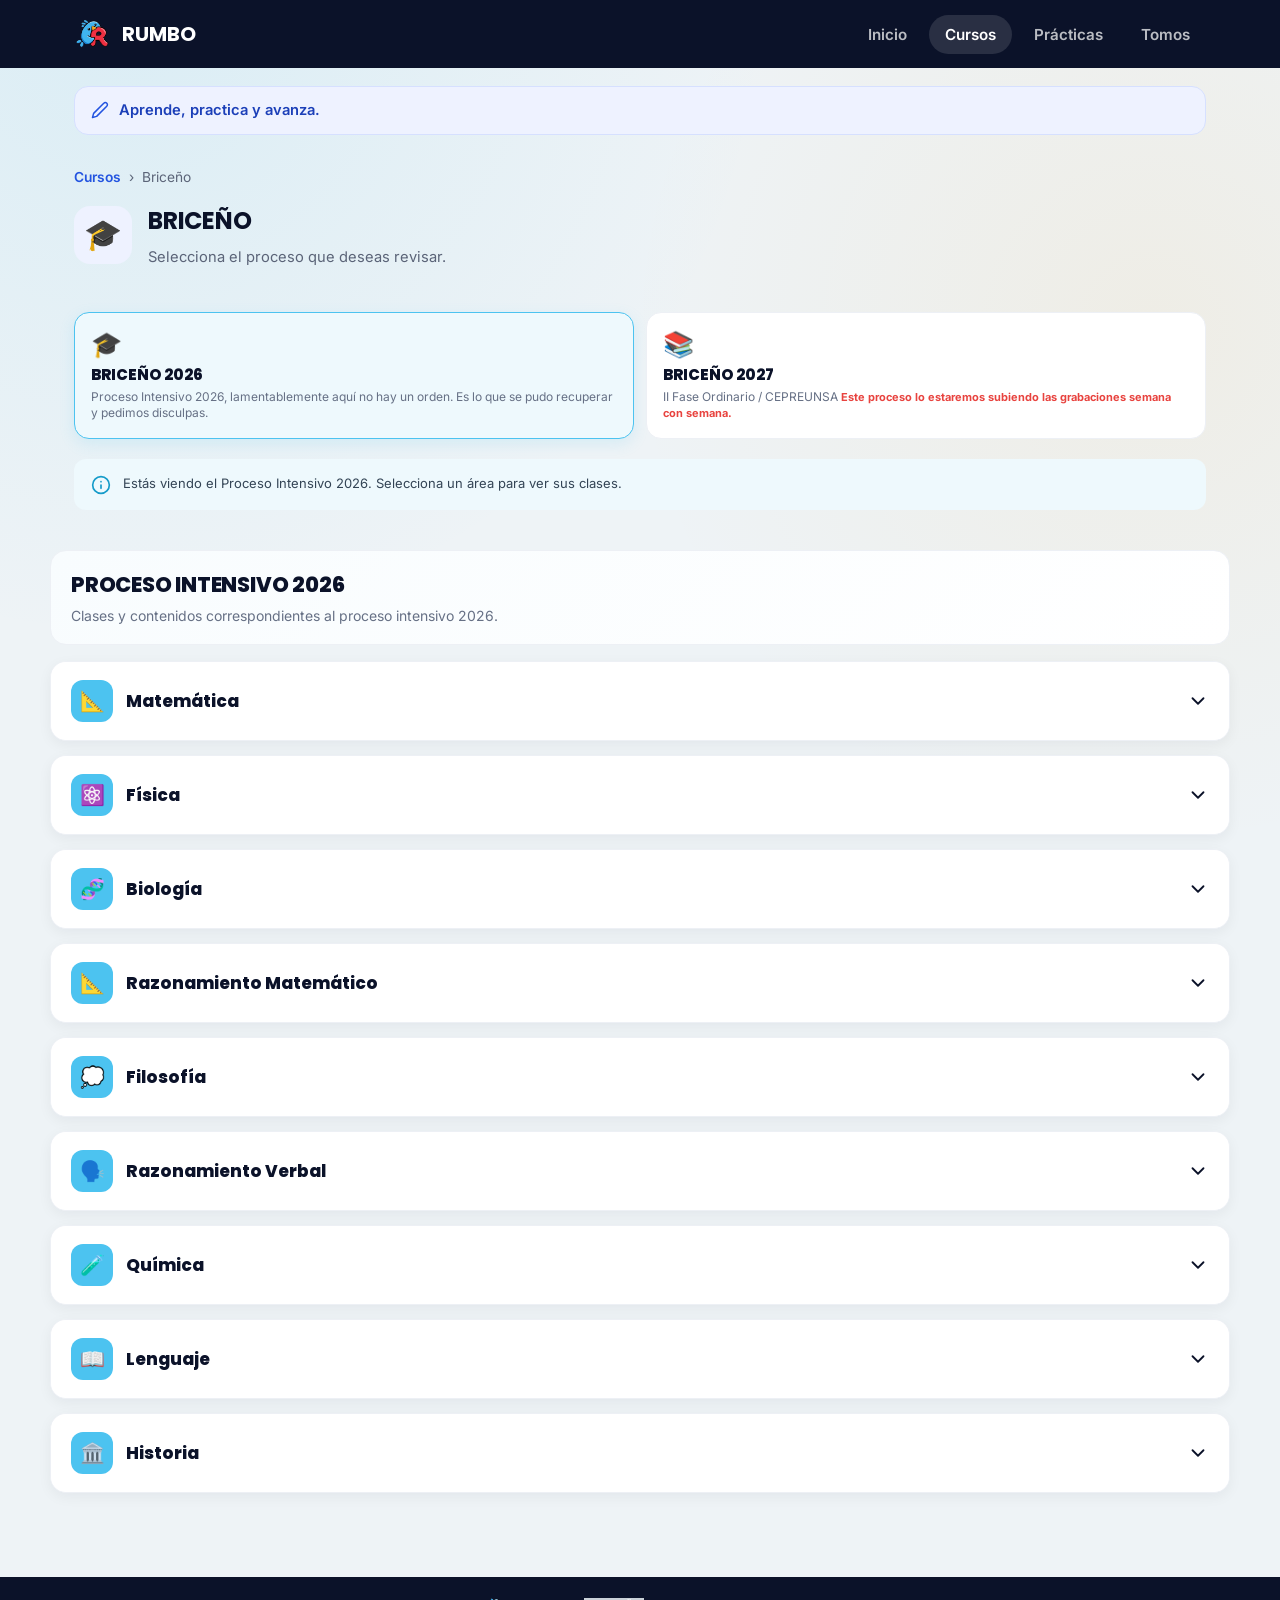
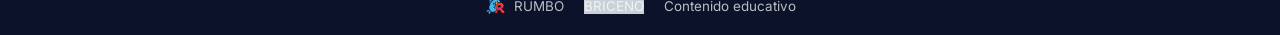
==== briceño.html @ 89958f0c "Add files via upload" ====
<!DOCTYPE html>
<html lang="es">

<head>

  <meta charset="UTF-8">

  <meta
    name="viewport"
    content="width=device-width, initial-scale=1.0">

  <link
    rel="preconnect"
    href="https://fonts.googleapis.com">

  <link
    href="https://fonts.googleapis.com/css2?family=Poppins:wght@600;700;800&family=Inter:wght@400;500;600;700&display=swap"
    rel="stylesheet">

  <link
    rel="stylesheet"
    href="assets/style.css">

  <title>Briceño · RUMBO</title>


  <style>

    /* =====================================================
       SELECTOR DE PROCESO
    ===================================================== */

    .briceno-selector {
      display: grid;
      grid-template-columns: 1fr 1fr;
      gap: 12px;
      margin-top: 24px;
    }


    .briceno-selector-btn {
      border: 1px solid #edf0f5;
      background: #fff;
      border-radius: 15px;
      padding: 16px;
      cursor: pointer;
      text-align: left;

      font-family: Inter, sans-serif;

      transition:
        background .2s ease,
        border-color .2s ease,
        transform .2s ease,
        box-shadow .2s ease;
    }


    .briceno-selector-btn:hover {
      transform: translateY(-2px);
      box-shadow: 0 6px 18px rgba(11,18,41,.08);
    }


    .briceno-selector-btn.active {
      background: #eef9fd;
      border-color: #4CC3F0;
      box-shadow: 0 5px 15px rgba(76,195,240,.15);
    }


    .briceno-selector-icon {
      display: block;
      font-size: 25px;
      margin-bottom: 7px;
    }


    .briceno-selector-title {
      display: block;
      color: #0B1229;
      font-family: Poppins, sans-serif;
      font-size: 15px;
      font-weight: 800;
      line-height: 1.25;
    }


    .briceno-selector-subtitle {
      display: block;
      margin-top: 4px;
      color: #667085;
      font-size: 12px;
      line-height: 1.4;
    }


    .briceno-subtitle-aviso {
      margin: 8px 0 0;
      color: #E8433F;
      font-weight: 700;
    }


    /* =====================================================
       CONTENEDOR DEL PROCESO ACTIVO
    ===================================================== */

    .briceno-contenido {
      margin-top: 20px;
    }


    .briceno-proceso-info {
      margin-bottom: 16px;
      padding: 18px 20px;

      background: linear-gradient(
        135deg,
        #f8fcfe 0%,
        #ffffff 100%
      );

      border: 1px solid #edf0f5;
      border-radius: 16px;
    }


    .briceno-proceso-info h2 {
      margin: 0 0 5px;

      color: #0B1229;

      font-family: Poppins, sans-serif;

      font-size: 21px;
      font-weight: 800;
    }


    .briceno-proceso-info p {
      margin: 0;

      color: #667085;

      font-family: Inter, sans-serif;

      font-size: 14px;
      line-height: 1.5;
    }


    /* =====================================================
       ÁREAS
    ===================================================== */

    .briceno-areas {
      display: flex;
      flex-direction: column;
      gap: 14px;
    }


    .briceno-area {
      background: #fff;

      border-radius: 16px;
      overflow: hidden;

      border: 1px solid #edf0f5;

      box-shadow:
        0 4px 14px rgba(11,18,41,.05);
    }


    .briceno-area-header {
      width: 100%;

      border: 0;
      background: #fff;

      padding: 18px 20px;

      display: flex;
      align-items: center;
      justify-content: space-between;

      gap: 15px;

      cursor: pointer;

      color: #0B1229;

      font-family: Poppins, sans-serif;
      font-size: 17px;
      font-weight: 800;

      text-align: left;
    }


    .briceno-area-header:hover {
      background: #f8fbfd;
    }


    .briceno-area-name {
      display: flex;
      align-items: center;

      gap: 13px;

      min-width: 0;
    }


    .briceno-area-name > span:last-child {
      word-break: break-word;
    }


    .briceno-area-icon {
      width: 42px;
      height: 42px;

      min-width: 42px;

      border-radius: 12px;

      background: #4CC3F0;

      display: flex;
      align-items: center;
      justify-content: center;

      font-size: 20px;
    }


    .briceno-arrow {
      width: 22px;
      height: 22px;

      min-width: 22px;

      transition:
        transform .2s ease;
    }


    .briceno-area.open .briceno-arrow {
      transform: rotate(180deg);
    }


    /* =====================================================
       CONTENIDO ÁREA
    ===================================================== */

    .briceno-area-content {
      display: none;

      padding: 0 20px 20px;
    }


    .briceno-area.open .briceno-area-content {
      display: block;
    }


    /* =====================================================
       VIDEOS
    ===================================================== */

    .briceno-video-list {
      display: flex;

      flex-direction: column;

      gap: 9px;
    }


    .briceno-video {
      display: flex;

      align-items: center;
      justify-content: space-between;

      gap: 12px;

      padding: 13px 15px;

      background: #f7f9fc;

      border-radius: 11px;

      border: 1px solid #edf0f5;
    }


    .briceno-video-name {
      display: flex;

      align-items: center;

      gap: 10px;

      color: #0B1229;

      font-family: Inter, sans-serif;

      font-weight: 600;

      font-size: 14px;

      line-height: 1.4;
    }


    .briceno-video-name > span:first-child {
      color: #E8433F;

      font-size: 13px;
    }


    .briceno-play {
      width: 35px;
      height: 35px;

      min-width: 35px;

      border-radius: 50%;

      background: #E8433F;

      color: #fff;

      display: flex;
      align-items: center;
      justify-content: center;

      text-decoration: none;

      font-size: 14px;

      transition:
        transform .2s,
        background .2s;
    }


    .briceno-play:hover {
      transform: scale(1.08);

      background: #d93632;
    }


    .briceno-empty {
      color: #667085;

      font-size: 14px;

      padding: 10px 0;
    }


    /* =====================================================
       AVISO
    ===================================================== */

    .briceno-notice {
      display: flex;

      align-items: flex-start;

      gap: 12px;

      margin-top: 20px;

      padding: 15px 17px;

      border-radius: 12px;

      background: #eef9fd;

      color: #345;

      font-size: 13px;

      line-height: 1.5;
    }


    .briceno-notice svg {
      width: 20px;

      min-width: 20px;

      color: #159bc9;

      margin-top: 1px;
    }


    .briceno-notice p {
      margin: 0;
    }


    /* =====================================================
       MÓVIL
    ===================================================== */

    @media (max-width: 600px) {

      .briceno-selector {
        grid-template-columns: 1fr;
      }


      .briceno-selector-btn {
        padding: 14px;
      }


      .briceno-area-header {
        padding: 15px;

        font-size: 15px;
      }


      .briceno-area-content {
        padding: 0 15px 15px;
      }


      .briceno-area-icon {
        width: 38px;
        height: 38px;

        min-width: 38px;

        font-size: 18px;
      }


      .briceno-video {
        padding: 11px 12px;
      }


      .briceno-video-name {
        font-size: 13px;
      }

    }

  </style>

</head>


<body>


<!-- =====================================================
     HEADER
===================================================== -->

<header class="site-header">

  <div class="container">

    <a
      href="index.html"
      class="brand">

      <span class="logo-box">

        <img
          class="logo-mark"
          src="assets/LOGOR.png"
          alt="RUMBO"
          onerror="
            this.style.display='none';
            this.nextElementSibling.style.display='inline-flex'
          "
        >

        <svg
          class="logo-fallback"
          viewBox="0 0 48 48"
          fill="none"
          xmlns="http://www.w3.org/2000/svg">

          <circle
            cx="18"
            cy="24"
            r="14"
            fill="#4CC3F0"/>

          <circle
            cx="16"
            cy="19"
            r="2.2"
            fill="#0B1229"/>

          <path
            d="M8 24 L2 20 L8 28 Z"
            fill="#4CC3F0"/>

          <text
            x="21"
            y="34"
            font-family="Poppins, sans-serif"
            font-weight="800"
            font-size="30"
            fill="#E8433F">
            R
          </text>

        </svg>

      </span>

      RUMBO

    </a>


    <nav class="main-nav">

      <a href="index.html">
        Inicio
      </a>

      <a
        href="cursos.html"
        class="active">
        Cursos
      </a>

      <a href="practicas.html">
        Prácticas
      </a>

      <a href="tomos.html">
        Tomos
      </a>

    </nav>


    <button
      class="nav-toggle"
      aria-label="Abrir menú"
      type="button">

      ☰

    </button>

  </div>

</header>


<!-- =====================================================
     CONTENIDO
===================================================== -->

<main>

  <div class="container">


    <!-- FRASE -->

    <p class="course-quote">

      <svg
        viewBox="0 0 24 24"
        fill="none"
        stroke="currentColor"
        stroke-width="2"
        stroke-linecap="round"
        stroke-linejoin="round">

        <path
          d="M17 3a2.83 2.83 0 1 1 4 4L7.5 20.5 2 22l1.5-5.5L17 3z"/>

      </svg>

      <span id="course-quote-text">
        Aprende, practica y avanza.
      </span>

    </p>


    <!-- BREADCRUMB -->

    <nav class="breadcrumb">

      <a href="cursos.html">
        Cursos
      </a>

      <span>›</span>

      <span>
        Briceño
      </span>

    </nav>


    <!-- CABECERA -->

    <div class="course-head">

      <div class="emoji-badge">
        🎓
      </div>

      <div>

        <h1>
          BRICEÑO
        </h1>

        <p>
          Selecciona el proceso que deseas revisar.
        </p>

      </div>

    </div>


    <!-- =================================================
         BOTONES DE LOS DOS PROCESOS
    ================================================== -->

    <div class="briceno-selector">

      <button
        type="button"
        class="briceno-selector-btn active"
        data-proceso="2026">

        <span class="briceno-selector-icon">
          🎓
        </span>

        <span class="briceno-selector-title">
          BRICEÑO 2026
        </span>

        <span class="briceno-selector-subtitle">
          Proceso Intensivo 2026, lamentablemente aquí no hay
          un orden. Es lo que se pudo recuperar y pedimos disculpas.
        </span>

      </button>


      <button
        type="button"
        class="briceno-selector-btn"
        data-proceso="2027">

        <span class="briceno-selector-icon">
          📚
        </span>

        <span class="briceno-selector-title">
          BRICEÑO 2027
        </span>

        <span class="briceno-selector-subtitle">
          II Fase Ordinario / CEPREUNSA

          <span class="briceno-subtitle-aviso">
            Este proceso lo estaremos subiendo las grabaciones
            semana con semana.
          </span>

        </span>

      </button>

    </div>


    <!-- AVISO -->

    <div class="briceno-notice">

      <svg
        viewBox="0 0 24 24"
        fill="none"
        stroke="currentColor"
        stroke-width="2"
        stroke-linecap="round"
        stroke-linejoin="round">

        <circle
          cx="12"
          cy="12"
          r="10"/>

        <path
          d="M12 16v-4"/>

        <path
          d="M12 8h.01"/>

      </svg>

      <p id="briceno-aviso">

        Estás viendo el Proceso Intensivo 2026.
        Selecciona un área para ver sus clases.

      </p>

    </div>

  </div>


  <!-- =================================================
       CONTENIDO DEL PROCESO
  ================================================== -->

  <section
    class="container section"
    style="padding-top:20px">

    <div
      id="briceno-contenido"
      class="briceno-contenido">

    </div>

  </section>

</main>


<!-- =====================================================
     FOOTER
===================================================== -->

<footer class="site-footer">

  <div class="container">

    <span class="item">

      <span
        class="logo-box"
        style="width:22px;height:22px">

        <img
          class="logo-mark"
          style="
            width:22px;
            height:22px;
            border-radius:5px
          "
          src="assets/LOGOR.png"
          alt="RUMBO">

      </span>

      RUMBO

    </span>


    <span
      class="item"
      id="footer-quote">

      BRICEÑO

    </span>


    <span class="item">
      Contenido educativo
    </span>

  </div>

</footer>


<!-- =====================================================
     BOTTOM NAV
===================================================== -->

<nav class="bottom-nav">

  <a href="index.html">
    Inicio
  </a>

  <a
    href="cursos.html"
    class="active">
    Cursos
  </a>

  <a href="practicas.html">
    Prácticas
  </a>

  <a href="tomos.html">
    Tomos
  </a>

</nav>


<!-- =====================================================
     SCRIPTS
===================================================== -->

<script src="assets/frases.js"></script>

<script src="assets/data.js"></script>


<script>

document.addEventListener(
  "DOMContentLoaded",
  function () {


    /* ===================================================
       ELEMENTOS
    =================================================== */

    const contenedor =
      document.getElementById(
        "briceno-contenido"
      );


    const botones =
      document.querySelectorAll(
        ".briceno-selector-btn"
      );


    const aviso =
      document.getElementById(
        "briceno-aviso"
      );


    /* ===================================================
       DATOS
    =================================================== */

    const procesos = {

      "2026": {

        titulo:
          "PROCESO INTENSIVO 2026",

        descripcion:
          "Clases y contenidos correspondientes al proceso intensivo 2026.",

        areas:
          window.bricenoAreas || []

      },


      "2027": {

        titulo:
          "II FASE ORDINARIO / CEPREUNSA",

        descripcion:
          "Clases y contenidos correspondientes a la II Fase Ordinario / CEPREUNSA 2027.",

        areas:
          window.briceno2027Areas || []

      }

    };


    /* ===================================================
       ICONOS
    =================================================== */

    function obtenerIcono(nombre) {

      const n =
        String(nombre)
          .toLowerCase();


      if (n.includes("matem"))
        return "📐";


      if (
        n.includes("física") ||
        n.includes("fisica")
      )
        return "⚛️";


      if (n.includes("biolog"))
        return "🧬";


      if (
        n.includes("quím") ||
        n.includes("quim")
      )
        return "🧪";


      if (n.includes("hist"))
        return "🏛️";


      if (n.includes("leng"))
        return "📖";


      if (n.includes("verbal"))
        return "🗣️";


      if (n.includes("filos"))
        return "💭";


      if (n.includes("ingl"))
        return "🇬🇧";


      if (n.includes("psico"))
        return "🧠";


      if (n.includes("geograf"))
        return "🌎";


      if (
        n.includes("cív") ||
        n.includes("civ")
      )
        return "⚖️";


      return "📚";

    }


    /* ===================================================
       CREAR ÁREA
    =================================================== */

    function crearArea(
      area,
      index
    ) {


      const nombre =
        area.nombre ||
        area.area ||
        area.titulo ||
        "Área " + (index + 1);


      const videos =
        Array.isArray(area.videos)
          ? area.videos
          : [];


      const bloque =
        document.createElement(
          "div"
        );


      bloque.className =
        "briceno-area";


      let listaVideos = "";


      /* =================================================
         VIDEOS
      ================================================= */

      if (videos.length) {

        listaVideos =
          videos
            .map(
              function (
                video,
                i
              ) {


                let url = "";

                let nombreVideo =
                  "Video " +
                  (i + 1);


                if (
                  typeof video ===
                  "string"
                ) {

                  url = video;

                }

                else if (
                  video &&
                  typeof video ===
                  "object"
                ) {

                  url =
                    video.url ||
                    "";

                  nombreVideo =
                    video.nombre ||
                    video.titulo ||
                    "Video " +
                    (i + 1);

                }


                return `

                  <div class="briceno-video">

                    <div class="briceno-video-name">

                      <span>
                        ▶
                      </span>

                      <span>
                        ${nombreVideo}
                      </span>

                    </div>


                    <a
                      class="briceno-play"
                      href="${url}"
                      target="_blank"
                      rel="noopener noreferrer"
                      title="Ver ${nombreVideo}">

                      ▶

                    </a>

                  </div>

                `;

              }
            )
            .join("");

      }

      else {

        listaVideos = `

          <div class="briceno-empty">

            No hay videos agregados todavía.

          </div>

        `;

      }


      /* =================================================
         HTML
      ================================================== */

      bloque.innerHTML = `

        <button
          type="button"
          class="briceno-area-header">

          <span class="briceno-area-name">

            <span class="briceno-area-icon">

              ${obtenerIcono(nombre)}

            </span>

            <span>
              ${nombre}
            </span>

          </span>


          <svg
            class="briceno-arrow"
            viewBox="0 0 24 24"
            fill="none"
            stroke="currentColor"
            stroke-width="2"
            stroke-linecap="round"
            stroke-linejoin="round">

            <path
              d="M6 9l6 6 6-6"/>

          </svg>

        </button>


        <div class="briceno-area-content">

          <div class="briceno-video-list">

            ${listaVideos}

          </div>

        </div>

      `;


      /* =================================================
         ACORDEÓN
      ================================================== */

      const boton =
        bloque.querySelector(
          ".briceno-area-header"
        );


      boton.addEventListener(
        "click",
        function () {

          bloque.classList.toggle(
            "open"
          );

        }
      );


      return bloque;

    }


    /* ===================================================
       MOSTRAR PROCESO
    =================================================== */

    function mostrarProceso(id) {


      const proceso =
        procesos[id];


      if (!proceso) {
        return;
      }


      contenedor.innerHTML = "";


      /* INFORMACIÓN */

      const info =
        document.createElement(
          "div"
        );


      info.className =
        "briceno-proceso-info";


      info.innerHTML = `

        <h2>
          ${proceso.titulo}
        </h2>

        <p>
          ${proceso.descripcion}
        </p>

      `;


      contenedor.appendChild(
        info
      );


      /* ÁREAS */

      const areas =
        document.createElement(
          "div"
        );


      areas.className =
        "briceno-areas";


      if (
        !Array.isArray(
          proceso.areas
        ) ||
        !proceso.areas.length
      ) {


        areas.innerHTML = `

          <div class="briceno-empty">

            No hay áreas agregadas todavía.

          </div>

        `;

      }

      else {


        proceso.areas.forEach(
          function (
            area,
            index
          ) {

            areas.appendChild(
              crearArea(
                area,
                index
              )
            );

          }
        );

      }


      contenedor.appendChild(
        areas
      );


      /* AVISO */

      if (id === "2026") {

        aviso.textContent =
          "Estás viendo el Proceso Intensivo 2026. Selecciona un área para ver sus clases.";

      }

      else {

        aviso.textContent =
          "Estás viendo la II Fase Ordinario / CEPREUNSA 2027. Selecciona un área para ver sus clases.";

      }


      /* BOTONES */

      botones.forEach(
        function (boton) {

          boton.classList.toggle(
            "active",
            boton.dataset.proceso === id
          );

        }
      );

    }


    /* ===================================================
       EVENTOS
    =================================================== */

    botones.forEach(
      function (boton) {

        boton.addEventListener(
          "click",
          function () {

            mostrarProceso(
              boton.dataset.proceso
            );

          }
        );

      }
    );


    /* ===================================================
       2026 POR DEFECTO
    =================================================== */

    mostrarProceso(
      "2026"
    );


    /* ===================================================
       MENÚ MÓVIL
    =================================================== */

    const navToggle =
      document.querySelector(
        ".nav-toggle"
      );


    const nav =
      document.querySelector(
        ".main-nav"
      );


    if (
      navToggle &&
      nav
    ) {

      navToggle.addEventListener(
        "click",
        function () {

          nav.classList.toggle(
            "open"
          );

        }
      );

    }


    /* ===================================================
       FRASE
    =================================================== */

    if (
      typeof window.obtenerFrase ===
      "function"
    ) {

      const quote =
        document.getElementById(
          "course-quote-text"
        );

      if (quote) {
        quote.textContent =
          window.obtenerFrase();
      }

    }

  }
);

</script>


</body>

</html>
---- assets/style.css ----
/* ===========================================================
   RUMBO — hoja de estilos principal
   Paleta: navy #0B1229, bg #F4F6FB, azul #2563EB, verde #0E9F6E,
           morado #6D3FD1, rojo logo #E8433F, cian logo #4CC3F0
   Tipografía: Poppins (display) + Inter (texto)
   =========================================================== */

:root{
  --navy: #0B1229;
  --navy-2: #131a3a;
  --bg: #F4F6FB;
  --card-bg: #ffffff;
  --ink: #10152B;
  --muted: #5B6478;
  --line: #E4E8F2;

  --blue: #2354E0;
  --blue-2: #1B3FB8;
  --green: #0E9F6E;
  --green-2: #0A7F58;
  --purple: #6D3FD1;
  --purple-2: #522BA8;

  --logo-red: #E8433F;
  --logo-blue: #4CC3F0;

  --radius-lg: 20px;
  --radius-md: 14px;
  --radius-sm: 10px;
  --shadow: 0 10px 30px rgba(16, 21, 43, 0.08);
  --shadow-sm: 0 4px 14px rgba(16, 21, 43, 0.06);
}

*{ box-sizing: border-box; }
html{ scroll-behavior: smooth; }

body{
  margin:0;
  background: var(--bg);
  color: var(--ink);
  font-family: 'Inter', system-ui, -apple-system, sans-serif;
  -webkit-font-smoothing: antialiased;
}

h1,h2,h3,h4{
  font-family: 'Poppins', 'Inter', sans-serif;
  margin: 0 0 .4em;
  letter-spacing: -0.01em;
}

a{ color: inherit; text-decoration: none; }
img{ max-width: 100%; display:block; }
button{ font-family: inherit; cursor: pointer; }

.container{
  width: 100%;
  max-width: 1180px;
  margin: 0 auto;
  padding: 0 24px;
}

/* Respect reduced motion */
@media (prefers-reduced-motion: reduce){
  *{ animation-duration: .001ms !important; transition-duration: .001ms !important; }
  html{ scroll-behavior: auto; }
}

/* ---------- Header ---------- */
.site-header{
  background: var(--navy);
  color: #fff;
  position: sticky;
  top: 0;
  z-index: 40;
}
.site-header .container{
  display:flex;
  align-items:center;
  justify-content: space-between;
  height: 68px;
}
.brand{
  display:flex;
  align-items:center;
  gap: 10px;
  font-family:'Poppins',sans-serif;
  font-weight: 700;
  font-size: 1.25rem;
  color:#fff;
}
/* ---------- Logo: ruta general assets/LOGOR.png ----------
   Todas las páginas cargan el logo desde esa misma ruta.
   Si el archivo aún no existe, se muestra un logo de respaldo (SVG)
   automáticamente — no hay que tocar nada al agregar el archivo real. */
.logo-box{
  display:inline-flex;
  align-items:center;
  width: 38px;
  height: 38px;
  flex: none;
}
.logo-mark{
  width: 38px;
  height: 38px;
  object-fit: contain;
  border-radius: 8px;
  flex: none;
}
.logo-fallback{
  display: none;
  width: 38px;
  height: 38px;
  flex: none;
}
.hero-logo-img{
  width: 100%;
  max-width: 260px;
  height: auto;
  object-fit: contain;
  margin: 0 auto;
}
.hero-logo-fallback{
  display:none;
  width: 100%;
  max-width: 300px;
  height:auto;
  margin: 0 auto;
}

.main-nav{
  display:flex;
  align-items:center;
  gap: 6px;
}
.main-nav a{
  display:flex;
  align-items:center;
  gap: 8px;
  padding: 10px 16px;
  border-radius: 999px;
  font-weight: 600;
  font-size: .95rem;
  color: rgba(255,255,255,.72);
  transition: background .15s ease, color .15s ease;
}
.main-nav a:hover{ color:#fff; background: rgba(255,255,255,.08); }
.main-nav a.active{ color:#fff; background: rgba(255,255,255,.12); }
.main-nav svg{ width:18px; height:18px; }

.nav-toggle{
  display:none;
  background:none;
  border:none;
  color:#fff;
  padding: 8px;
}
.nav-toggle svg{ width: 26px; height: 26px; }

@media (max-width: 780px){
  .main-nav{
    position: fixed;
    inset: 68px 0 0 0;
    background: var(--navy-2);
    flex-direction: column;
    align-items: stretch;
    padding: 14px;
    gap: 4px;
    transform: translateY(-8px);
    opacity: 0;
    pointer-events: none;
    transition: transform .18s ease, opacity .18s ease;
  }
  .main-nav.open{ transform: translateY(0); opacity:1; pointer-events:auto; }
  .main-nav a{ padding: 14px 16px; font-size: 1.02rem; }
  .nav-toggle{ display:block; }
}

/* ---------- Hero / bienvenida ---------- */
.hero{
  padding: 36px 0 20px;
}
.hero-card{
  background: linear-gradient(180deg, #EAF0FF 0%, #F7F9FE 60%);
  border: 1px solid var(--line);
  border-radius: var(--radius-lg);
  padding: 40px;
  display: grid;
  grid-template-columns: minmax(220px, 360px) 1fr;
  gap: 40px;
  align-items: center;
  box-shadow: var(--shadow);
}
.hero-mascot{
  display:flex;
  align-items:center;
  justify-content:center;
}
.hero-mascot svg{ width: 100%; max-width: 300px; height:auto; }

.hero-copy .eyebrow{
  color: var(--blue);
  font-weight: 700;
}
.hero-copy h1{
  font-size: clamp(1.6rem, 3vw, 2.3rem);
  color: var(--navy);
}
.hero-copy p.lead{
  color: var(--muted);
  font-size: 1.05rem;
  margin-bottom: 18px;
}
.notice-list{
  list-style:none;
  margin: 0 0 20px;
  padding: 0;
  display:grid;
  gap: 10px;
}
.notice-list li{
  display:flex;
  gap: 10px;
  align-items:flex-start;
  color: var(--ink);
  font-size: .96rem;
  line-height:1.45;
}
.notice-list li svg{
  flex:none;
  width: 18px; height:18px;
  margin-top: 2px;
  color: var(--blue);
}
.notice-list li strong{ color: var(--blue); font-weight:700; }

.privacy-pill{
  display:inline-flex;
  align-items:center;
  gap: 12px;
  background:#fff;
  border:1px solid var(--line);
  border-radius: var(--radius-md);
  padding: 12px 18px;
  box-shadow: var(--shadow-sm);
}
.privacy-pill .ico{
  width:38px;height:38px;
  border-radius: 999px;
  background: #EEF2FF;
  color: var(--blue);
  display:flex;align-items:center;justify-content:center;
  flex:none;
}
.privacy-pill .txt small{ display:block; color:var(--muted); font-size:.78rem; }
.privacy-pill .txt strong{ font-size: .95rem; }

@media (max-width: 860px){
  .hero-card{ grid-template-columns: 1fr; padding: 26px; }
  .hero-mascot svg{ max-width: 220px; }
}

.hero-card-simple{
  grid-template-columns: 1fr;
  text-align:center;
  padding: 46px 40px;
}
.hero-card-simple .hero-copy p.lead{
  max-width: 680px;
  margin-left:auto;
  margin-right:auto;
  margin-bottom: 0;
  font-family: 'Poppins', sans-serif;
  font-weight: 700;
  font-size: clamp(1.5rem, 4vw, 2.3rem);
  color: var(--navy);
  line-height: 1.5;
}

/* ---------- Sección genérica ---------- */
.section{ padding: 34px 0; }
.section-title{
  display:flex;
  align-items:center;
  gap:10px;
  font-size: 1.3rem;
  color: var(--navy);
  margin-bottom: 18px;
}
.section-title svg{ width:22px;height:22px; color:var(--blue); }

/* ---------- Tarjetas de acción (Cursos/Prácticas/Tomos) ---------- */
.action-grid{
  display:grid;
  grid-template-columns: repeat(3, 1fr);
  gap: 20px;
}
.action-card{
  border-radius: var(--radius-lg);
  padding: 24px;
  color:#fff;
  display:flex;
  gap: 16px;
  align-items:flex-start;
  min-height: 128px;
  box-shadow: var(--shadow);
  transition: transform .15s ease, box-shadow .15s ease;
  position: relative;
  overflow:hidden;
}
.action-card:hover{ transform: translateY(-3px); box-shadow: 0 16px 34px rgba(16,21,43,.16); }
.action-card.blue{ background: linear-gradient(135deg, var(--blue), var(--blue-2)); }
.action-card.green{ background: linear-gradient(135deg, var(--green), var(--green-2)); }
.action-card.purple{ background: linear-gradient(135deg, var(--purple), var(--purple-2)); }
.action-card .ic{
  width:46px;height:46px;
  border-radius: 12px;
  background: rgba(255,255,255,.18);
  display:flex;align-items:center;justify-content:center;
  flex:none;
}
.action-card .ic svg{ width:24px;height:24px; }
.action-card h3{ font-size: 1.12rem; margin-bottom: 4px; }
.action-card p{ margin:0; font-size:.9rem; opacity:.92; line-height:1.4; }
.action-card .go{
  position:absolute;
  right: 20px; bottom: 20px;
  width: 34px; height:34px;
  border-radius: 999px;
  background: rgba(255,255,255,.2);
  display:flex; align-items:center; justify-content:center;
}
.action-card .go svg{ width:16px;height:16px; }

@media (max-width: 860px){
  .action-grid{ grid-template-columns: 1fr; }
}

/* ---------- Grid de materias ---------- */
.subject-grid{
  display:grid;
  grid-template-columns: repeat(6, 1fr);
  gap: 14px;
}
.subject-card{
  background: var(--card-bg);
  border: 1px solid var(--line);
  border-radius: var(--radius-md);
  padding: 20px 12px;
  text-align:center;
  box-shadow: var(--shadow-sm);
  transition: transform .15s ease, border-color .15s ease;
}
.subject-card:hover{ transform: translateY(-2px); border-color: var(--blue); }
.subject-card .emoji{ font-size: 1.8rem; margin-bottom: 8px; }
.subject-card .name{ font-weight:600; font-size: .92rem; color:var(--ink); }
.subject-card .count{ display:block; margin-top:2px; font-size:.76rem; color:var(--muted); }

@media (max-width: 980px){ .subject-grid{ grid-template-columns: repeat(4,1fr); } }
@media (max-width: 620px){ .subject-grid{ grid-template-columns: repeat(3,1fr); } }
@media (max-width: 420px){ .subject-grid{ grid-template-columns: repeat(2,1fr); } }

/* ---------- Página cursos: barra de búsqueda ---------- */
.page-head{
  padding: 30px 0 6px;
}
.page-head h1{ color: var(--navy); font-size: 1.6rem; }
.page-head p{ color: var(--muted); margin:0; }

.search-bar{
  display:flex;
  align-items:center;
  gap:10px;
  background:#fff;
  border:1px solid var(--line);
  border-radius: 999px;
  padding: 10px 16px;
  margin: 18px 0 26px;
  box-shadow: var(--shadow-sm);
  max-width: 480px;
}
.search-bar svg{ width:18px;height:18px; color:var(--muted); flex:none; }
.search-bar input{
  border:none; outline:none; width:100%;
  font-size: .95rem; font-family:inherit; background:transparent;
  color: var(--ink);
}

/* ---------- Migas de pan ---------- */
.breadcrumb{
  display:flex; gap:8px; align-items:center;
  color: var(--muted); font-size:.86rem;
  padding-top: 20px;
}
.breadcrumb a{ color: var(--blue); font-weight:600; }
.breadcrumb svg{ width:14px;height:14px; }

/* ---------- Curso detalle ---------- */
.course-head{
  display:flex; align-items:center; gap:16px;
  padding: 18px 0 22px;
}
.course-head .emoji-badge{
  width:58px;height:58px; border-radius:16px;
  background:#EEF2FF; display:flex;align-items:center;justify-content:center;
  font-size:1.9rem; flex:none;
}
.course-head h1{ font-size:1.5rem; color:var(--navy); }
.course-head p{ margin:0; color:var(--muted); font-size:.92rem; }

.course-layout{
  display:grid;
  grid-template-columns: 1fr 340px;
  gap: 24px;
  align-items:flex-start;
}
.player-wrap{
  background:#000;
  border-radius: var(--radius-lg);
  overflow:hidden;
  aspect-ratio: 16/9;
  box-shadow: var(--shadow);
}
.player-wrap iframe{ width:100%; height:100%; border:0; }

.player-title{
  margin-top:14px;
  font-size:1.05rem;
  color:var(--navy);
}
.player-desc{ color:var(--muted); font-size:.9rem; }

.lesson-list{
  background:#fff;
  border:1px solid var(--line);
  border-radius: var(--radius-lg);
  max-height: 640px;
  overflow-y:auto;
  box-shadow: var(--shadow-sm);
}
.lesson-list h4{
  padding: 16px 18px 10px;
  font-size:.85rem;
  text-transform: uppercase;
  letter-spacing:.04em;
  color:var(--muted);
  position: sticky; top:0; background:#fff;
  border-bottom:1px solid var(--line);
  margin:0;
}
.lesson-item{
  display:flex; align-items:center; gap:12px;
  padding: 12px 18px;
  border-bottom:1px solid var(--line);
  font-size:.92rem;
}
.lesson-item:last-child{ border-bottom:none; }
.lesson-item .n{
  width:28px;height:28px; border-radius:8px;
  background: var(--bg); color:var(--muted);
  display:flex;align-items:center;justify-content:center;
  font-size:.8rem; font-weight:700; flex:none;
}
.lesson-item.active{ background: #EEF2FF; }
.lesson-item.active .n{ background: var(--blue); color:#fff; }
.lesson-item button{
  background:none;border:none;text-align:left;
  color:var(--ink); font-weight:500; width:100%;
  padding:0;
}
.lesson-item button:hover{ color: var(--blue); }

@media (max-width: 900px){
  .course-layout{ grid-template-columns: 1fr; }
  .lesson-list{ max-height: 420px; }
}

/* ---------- Frase destacada (curso) ---------- */
.course-quote{
  display:flex;
  align-items:center;
  gap:10px;
  background:#EEF2FF;
  border:1px solid #D6E0FF;
  color: var(--blue-2);
  border-radius: var(--radius-md);
  padding: 13px 16px;
  margin-top: 18px;
  font-size:.92rem;
  font-weight:600;
  line-height:1.4;
}
.course-quote svg{ width:18px;height:18px; flex:none; color:var(--blue); }

/* ---------- Aviso de video privado ---------- */
.private-notice{
  display:flex;
  gap: 12px;
  align-items:flex-start;
  background: #FFF7ED;
  border: 1px solid #FDE4C8;
  color: #7A4A0E;
  border-radius: var(--radius-md);
  padding: 14px 16px;
  margin-bottom: 6px;
  font-size: .9rem;
  line-height: 1.45;
}
.private-notice svg{ width:20px;height:20px; flex:none; margin-top:1px; color:#B5690F; }
.private-notice p{ margin:0; }
.private-notice strong{ color:#5A3608; }

/* ---------- Grid de clases (enlaces directos a YouTube) ---------- */
.lesson-grid{
  display:grid;
  grid-template-columns: repeat(3, 1fr);
  gap: 12px;
}
.lesson-card{
  display:flex;
  align-items:center;
  gap: 12px;
  background:#fff;
  border:1px solid var(--line);
  border-radius: var(--radius-md);
  padding: 14px 16px;
  box-shadow: var(--shadow-sm);
  transition: transform .12s ease, border-color .12s ease;
}
.lesson-card:hover{ transform: translateY(-2px); border-color: var(--blue); }
.lesson-card .n{
  width:30px;height:30px; border-radius:8px;
  background: var(--bg); color:var(--muted);
  display:flex;align-items:center;justify-content:center;
  font-size:.82rem; font-weight:700; flex:none;
}
.lesson-card-title{ flex:1; font-weight:600; font-size:.94rem; color:var(--ink); }
.lesson-card-go{ font-size:.8rem; font-weight:700; color: var(--blue); white-space:nowrap; }

@media (max-width: 900px){ .lesson-grid{ grid-template-columns: repeat(2,1fr); } }
@media (max-width: 560px){ .lesson-grid{ grid-template-columns: 1fr; } }

/* ---------- Panel de administración ---------- */
.admin-warning{
  display:flex; gap:12px; align-items:flex-start;
  background:#EEF2FF; border:1px solid #D6E0FF;
  color: var(--blue-2);
  border-radius: var(--radius-md);
  padding: 14px 16px;
  margin-bottom: 22px;
  font-size:.88rem; line-height:1.45;
}
.admin-warning svg{ width:20px;height:20px; flex:none; color: var(--blue); }
.admin-warning p{ margin:0; }

.admin-card{
  background:#fff;
  border:1px solid var(--line);
  border-radius: var(--radius-lg);
  padding: 26px;
  box-shadow: var(--shadow-sm);
  max-width: 720px;
}
.admin-card h2{ font-size:1.15rem; color:var(--navy); }
.admin-card .muted{ color:var(--muted); font-size:.88rem; margin-top:-6px; }

.admin-panel-head{
  display:flex; align-items:center; justify-content:space-between;
  margin-bottom: 6px;
}

.admin-form{
  display:flex; flex-direction:column; gap:14px;
  margin: 18px 0;
  max-width: 360px;
}
.admin-form-inline{
  flex-direction:row; align-items:flex-end; flex-wrap:wrap; max-width:none;
}
.admin-form label{
  display:flex; flex-direction:column; gap:6px;
  font-size:.85rem; font-weight:600; color:var(--ink);
}
.admin-form input{
  border:1px solid var(--line); border-radius: 10px;
  padding: 10px 12px; font-size:.95rem; font-family:inherit;
  min-width: 180px;
}
.admin-form input:focus{ outline:2px solid var(--blue); outline-offset:1px; }

.btn-primary{
  background: var(--blue); color:#fff; border:none;
  border-radius: 10px; padding: 11px 18px;
  font-weight:700; font-size:.92rem;
}
.btn-primary:hover{ background: var(--blue-2); }
.btn-ghost{
  background:none; border:1px solid var(--line);
  border-radius: 10px; padding: 9px 14px;
  font-weight:600; font-size:.85rem; color:var(--muted);
}
.btn-ghost:hover{ border-color: var(--blue); color: var(--blue); }
.btn-danger{
  background:none; border:1px solid #F4C6C6;
  color:#C0392B; border-radius:8px; padding:6px 10px;
  font-size:.8rem; font-weight:700;
}
.btn-danger:hover{ background:#FDECEC; }
.btn-small{
  background:none; border:1px solid var(--line);
  color:var(--muted); border-radius:8px; padding:6px 10px;
  font-size:.8rem; font-weight:700; margin-right:6px;
}
.btn-small:hover{ border-color:var(--blue); color:var(--blue); }

.form-error{
  color:#C0392B; font-size:.85rem; min-height: 1.2em; margin:0;
}

.admin-table{
  width:100%; border-collapse: collapse; margin-top: 8px;
}
.admin-table th{
  text-align:left; font-size:.76rem; text-transform:uppercase;
  letter-spacing:.04em; color:var(--muted);
  border-bottom:1px solid var(--line); padding: 8px 10px;
}
.admin-table td{
  padding: 10px; border-bottom:1px solid var(--line);
  font-size:.92rem; vertical-align:middle;
}
.admin-table td.actions{ text-align:right; white-space:nowrap; }
.pass-cell{ display:flex; align-items:center; gap:8px; font-family: monospace; }

/* ---------- Coming soon ---------- */
.coming-soon{
  background: #fff;
  border:1px dashed var(--line);
  border-radius: var(--radius-lg);
  padding: 46px 30px;
  text-align:center;
  color: var(--muted);
}
.coming-soon .ic{
  width:56px;height:56px; margin:0 auto 14px;
  border-radius:16px; background:#EEF2FF; color:var(--blue);
  display:flex;align-items:center;justify-content:center;
}
.coming-soon h2{ color:var(--navy); }

/* ---------- Pantalla de acceso ---------- */
#access-gate{ display:none; }
html.rumbo-locked #access-gate{ display:flex; }
html.rumbo-locked body > .site-header,
html.rumbo-locked body > main,
html.rumbo-locked body > .site-footer,
html.rumbo-locked body > .bottom-nav{ display:none !important; }

.gate-overlay{
  position: fixed;
  inset: 0;
  z-index: 100;
  background:
    radial-gradient(900px 500px at 15% -10%, rgba(76,195,240,.20), transparent 60%),
    radial-gradient(900px 600px at 110% 110%, rgba(109,63,209,.22), transparent 60%),
    var(--navy);
  display:flex;
  align-items:center;
  justify-content:center;
  padding: 24px;
  overflow-y: auto;
}
.gate-card{
  width:100%;
  max-width: 380px;
  margin: auto;
  background:#fff;
  border-radius: var(--radius-lg);
  box-shadow: 0 24px 60px rgba(0,0,0,.35);
  padding: 34px 30px;
  text-align:center;
}
.gate-brand{
  display:flex;
  flex-direction:column;
  align-items:center;
  justify-content:center;
  gap:10px;
  margin-bottom: 18px;
}
.gate-brand .logo-box{
  width: 72px;
  height: 72px;
}
.gate-brand .logo-mark,
.gate-brand .logo-fallback{
  width: 72px;
  height: 72px;
  border-radius: 16px;
}
.gate-brand-name{
  font-family:'Poppins', sans-serif;
  font-weight:800;
  font-size:1.3rem;
  color: var(--navy);
  letter-spacing:.02em;
}
.gate-card h1{
  font-size: 1.3rem;
  color: var(--navy);
  margin-bottom: 6px;
}
.gate-quote{
  color: var(--muted);
  font-size: .9rem;
  line-height:1.45;
  margin: 0 0 22px;
  min-height: 2.6em;
}
.gate-form{
  display:flex;
  flex-direction:column;
  gap:14px;
  text-align:left;
}
.gate-form label{
  display:flex; flex-direction:column; gap:6px;
  font-size:.85rem; font-weight:600; color:var(--ink);
}
.gate-form input{
  border:1px solid var(--line); border-radius: 10px;
  padding: 11px 12px; font-size:16px; font-family:inherit;
}
.gate-form input:focus{ outline:2px solid var(--blue); outline-offset:1px; }
.gate-form .btn-primary{ margin-top:4px; padding:12px 18px; }

@media (max-width: 420px){
  .gate-card{ padding: 28px 20px; border-radius: var(--radius-md); }
  .gate-brand .logo-box,
  .gate-brand .logo-mark,
  .gate-brand .logo-fallback{ width:58px; height:58px; }
}

/* ---------- Footer ---------- */
.site-footer{
  background: var(--navy);
  color: rgba(255,255,255,.72);
  margin-top: 50px;
  padding: 18px 0;
  font-size: .84rem;
}
.site-footer .container{
  display:flex; flex-wrap:wrap; gap: 10px 26px;
  align-items:center; justify-content:center;
  text-align:center;
}
.site-footer .item{ display:flex; align-items:center; gap:6px; }
.site-footer svg{ width:14px;height:14px; }

/* ---------- Bottom nav (móvil) ---------- */
.bottom-nav{
  display:none;
}
@media (max-width: 780px){
  .bottom-nav{
    display:flex;
    position: sticky;
    bottom:0; left:0; right:0;
    background:#fff;
    border-top:1px solid var(--line);
    box-shadow: 0 -6px 18px rgba(16,21,43,.06);
    z-index: 30;
  }
  .bottom-nav a{
    flex:1; display:flex; flex-direction:column; align-items:center; gap:4px;
    padding: 10px 0 8px;
    font-size:.72rem; color:var(--muted); font-weight:600;
  }
  .bottom-nav a svg{ width:20px;height:20px; }
  .bottom-nav a.active{ color: var(--blue); }
  body{ padding-bottom: 0; }
}
/* =========================
   PROCESOS BRICEÑO
========================= */

.briceno-procesos {
  display: flex;
  flex-direction: column;
  gap: 24px;
}

.briceno-proceso {
  background: #fff;
  border: 1px solid #edf0f5;
  border-radius: 18px;
  overflow: hidden;
  box-shadow: 0 6px 20px rgba(11,18,41,.07);
}

.briceno-proceso-header {
  padding: 20px;
  background: linear-gradient(
    135deg,
    #f8fcfe 0%,
    #ffffff 100%
  );
  border-bottom: 1px solid #edf0f5;
}

.briceno-proceso-header h2 {
  margin: 0 0 5px;
  color: #0B1229;
  font-family: Poppins, sans-serif;
  font-size: 21px;
  font-weight: 800;
}

.briceno-proceso-header p {
  margin: 0;
  color: #667085;
  font-family: Inter, sans-serif;
  font-size: 14px;
}

.briceno-proceso-badge {
  display: inline-flex;
  align-items: center;
  padding: 5px 10px;
  margin-bottom: 9px;
  border-radius: 20px;
  background: #4CC3F0;
  color: #0B1229;
  font-family: Inter, sans-serif;
  font-size: 11px;
  font-weight: 700;
  text-transform: uppercase;
}

.briceno-proceso-areas {
  padding: 18px;
  display: flex;
  flex-direction: column;
  gap: 14px;
}
.briceno-subtitle-aviso {
  color: #159bc9;
  margin: 6px 0 0;
  font-size: 11px;
  font-weight: 600;
  line-height: 1.4;
}
/* =========================================
   RUMBO
   RESPONSIVE — PC + TABLET + ANDROID
========================================= */


/* =========================================
   SECCIÓN INFORMACIÓN
========================================= */

.rumbo-info {
  width: 100%;
  box-sizing: border-box;
  padding: 55px 20px 80px;
}


/* =========================================
   ENCABEZADO
========================================= */

.rumbo-info-header {
  width: 100%;
  max-width: 760px;
  margin: 0 auto 38px;
  text-align: center;
}

.section-kicker {
  display: inline-block;
  margin-bottom: 10px;

  font-size: 12px;
  font-weight: 800;
  letter-spacing: 2px;
  text-transform: uppercase;

  color: var(--blue);
}

.rumbo-info-header h2 {
  margin: 0 0 14px;

  font-size: clamp(30px, 4vw, 44px);
  line-height: 1.08;

  color: var(--dark);
}

.rumbo-info-header h2 span {
  color: var(--blue);
}

.rumbo-info-header p {
  max-width: 650px;
  margin: 0 auto;

  color: #667085;

  font-size: 15px;
  line-height: 1.7;
}


/* =========================================
   GRID
========================================= */

.rumbo-info-grid {
  width: 100%;

  display: grid;
  grid-template-columns: repeat(2, minmax(0, 1fr));

  gap: 22px;
}


/* =========================================
   TARJETAS
========================================= */

.info-card {
  position: relative;

  display: flex;
  flex-direction: column;

  min-width: 0;

  padding: 30px;

  background: rgba(255,255,255,.94);

  border: 1px solid rgba(11,18,41,.07);
  border-radius: 24px;

  box-shadow:
    0 12px 35px rgba(11,18,41,.07);

  transition:
    transform .25s ease,
    box-shadow .25s ease;
}

.info-card:hover {
  transform: translateY(-4px);

  box-shadow:
    0 18px 45px rgba(11,18,41,.11);
}


/* =========================================
   ICONOS
========================================= */

.info-icon {
  width: 52px;
  height: 52px;

  display: flex;
  align-items: center;
  justify-content: center;

  border-radius: 15px;

  margin-bottom: 20px;
}

.info-icon svg {
  width: 25px;
  height: 25px;
}

.blue-icon {
  color: var(--blue);
  background: rgba(76,195,240,.13);
}

.orange-icon {
  color: #F5A524;
  background: rgba(245,165,36,.13);
}

.red-icon {
  color: #E8433F;
  background: rgba(232,67,63,.12);
}


/* =========================================
   TEXTOS
========================================= */

.info-label {
  margin-bottom: 8px;

  font-size: 11px;
  font-weight: 800;
  letter-spacing: 1.5px;

  color: #98A2B3;
}

.info-card h3 {
  margin: 0 0 14px;

  font-size: 25px;
  line-height: 1.2;

  color: var(--dark);
}

.info-card p {
  margin: 0 0 12px;

  color: #667085;

  font-size: 14px;
  line-height: 1.7;
}


/* =========================================
   MINI INFORMACIÓN
========================================= */

.info-mini {
  display: flex;
  align-items: center;
  gap: 10px;

  margin-top: auto;
  padding-top: 20px;

  color: #475467;

  font-size: 13px;
  font-weight: 600;
}


/* =========================================
   BOTONES
========================================= */

.contact-actions {
  display: flex;
  gap: 10px;

  margin-top: auto;
  padding-top: 22px;
}

.info-button {
  flex: 1;

  display: flex;
  align-items: center;
  justify-content: center;

  min-height: 46px;

  padding: 11px 15px;

  box-sizing: border-box;

  border-radius: 13px;

  text-align: center;
  text-decoration: none;

  font-size: 13px;
  font-weight: 700;

  transition:
    transform .2s ease,
    background .2s ease;
}

.info-button:hover {
  transform: translateY(-2px);
}

.secondary-button {
  color: var(--dark);
  background: #F2F4F7;
}

.secondary-button:hover {
  background: #E4E7EC;
}

.whatsapp-button {
  color: white;
  background: #25D366;
}

.whatsapp-button:hover {
  background: #1FBA59;
}


/* =========================================
   APOYO
========================================= */

.support-wide {
  grid-column: 1 / -1;

  border-color: rgba(232,67,63,.14);
}

.support-content {
  display: grid;

  grid-template-columns: minmax(0, 1fr) 380px;

  align-items: center;

  gap: 55px;
}

.support-description {
  min-width: 0;
}


/* =========================================
   QR
========================================= */

.qr-support-large {
  display: flex;
  flex-direction: column;
  align-items: center;
  justify-content: center;

  gap: 14px;

  padding: 22px;

  background: #F8FAFC;

  border: 1px solid #EAECF0;

  border-radius: 22px;
}

.qr-image-large {
  width: 230px;
  height: 230px;

  padding: 8px;

  box-sizing: border-box;

  background: white;

  border: 1px solid #EAECF0;
  border-radius: 16px;

  box-shadow:
    0 8px 25px rgba(11,18,41,.08);
}

.qr-image-large img {
  display: block;

  width: 100%;
  height: 100%;

  object-fit: contain;
}

.qr-text-large {
  display: flex;
  flex-direction: column;

  align-items: center;

  text-align: center;

  gap: 4px;
}

.qr-text-large strong {
  color: var(--dark);
  font-size: 17px;
}

.qr-text-large span {
  color: #475467;
  font-size: 13px;
}

.qr-text-large small {
  color: #98A2B3;
  font-size: 11px;
}


/* =========================================
   TABLET
========================================= */

@media (max-width: 850px) {

  .rumbo-info-grid {
    grid-template-columns: 1fr;
  }

  .support-wide {
    grid-column: auto;
  }

  .support-content {
    grid-template-columns: 1fr 300px;
    gap: 30px;
  }

  .qr-image-large {
    width: 200px;
    height: 200px;
  }

}


/* =========================================
   ANDROID / TELÉFONO
========================================= */

@media (max-width: 600px) {

  .rumbo-info {
    padding: 45px 16px 60px;
  }


  /* ENCABEZADO */

  .rumbo-info-header {
    margin-bottom: 25px;
  }

  .rumbo-info-header h2 {
    font-size: 30px;
  }

  .rumbo-info-header p {
    font-size: 14px;
  }


  /* TARJETAS */

  .rumbo-info-grid {
    grid-template-columns: 1fr;
    gap: 16px;
  }

  .info-card {
    padding: 23px;

    border-radius: 20px;
  }

  .info-card h3 {
    font-size: 22px;
  }

  .info-card p {
    font-size: 14px;
  }


  /* BOTONES */

  .contact-actions {
    flex-direction: column;

    gap: 10px;

    margin-top: 18px;
  }

  .info-button {
    width: 100%;

    min-height: 50px;

    font-size: 14px;
  }


  /* APOYO */

  .support-content {
    display: flex;
    flex-direction: column;

    gap: 25px;
  }


  /* QR */

  .qr-support-large {
    width: 100%;

    padding: 20px 15px;

    box-sizing: border-box;
  }

  .qr-image-large {
    width: min(240px, 72vw);
    height: min(240px, 72vw);
  }

}


/* =========================================
   TELÉFONOS MUY PEQUEÑOS
========================================= */

@media (max-width: 360px) {

  .rumbo-info {
    padding-left: 13px;
    padding-right: 13px;
  }

  .info-card {
    padding: 20px;
  }

  .rumbo-info-header h2 {
    font-size: 27px;
  }

  .qr-image-large {
    width: 210px;
    height: 210px;
  }


}
.support-highlight {
  margin-top: 18px !important;
  padding: 14px 16px;

  color: var(--dark) !important;

  font-size: 15px !important;
  font-weight: 700 !important;
  line-height: 1.6 !important;

  background: rgba(232, 67, 63, 0.07);

  border-left: 4px solid #E8433F;
  border-radius: 0 10px 10px 0;
}

.support-highlight strong {
  font-weight: 900;
}
/* /* =====================================================
   TOMOS
===================================================== */

.tomos-grid {
  display: grid;
  grid-template-columns: repeat(auto-fit, minmax(320px, 1fr));
  gap: 24px;
  width: 100%;
}

.tomo-card {
  overflow: hidden;
  position: relative;

  background: #fff;

  border: 1px solid #e4e7ec;
  border-radius: 20px;

  box-shadow: 0 8px 25px rgba(16, 24, 40, .08);
}


/* CABECERA */

.tomo-card-header {
  position: relative;

  padding: 20px 22px 18px;
  padding-right: 150px;
}


/* TÍTULO */

.tomo-title {
  margin: 0;

  color: #0B1229;

  font-family: Poppins, sans-serif;
  font-size: 20px;
  font-weight: 800;

  line-height: 1.25;
}


/* DESCRIPCIÓN */

.tomo-description {
  margin: 6px 0 0;

  color: #667085;

  font-family: Inter, sans-serif;
  font-size: 13px;

  line-height: 1.45;
}


/* BOTÓN EN LA ESQUINA */

.tomo-button {
  position: absolute;

  top: 18px;
  right: 18px;

  display: inline-flex;
  align-items: center;
  justify-content: center;

  padding: 7px 10px;

  border-radius: 8px;

  background: #2563eb;
  color: #fff;

  text-decoration: none;

  font-family: Inter, sans-serif;
  font-size: 11px;
  font-weight: 700;

  white-space: nowrap;

  transition:
    background .2s,
    transform .2s;
}

.tomo-button:hover {
  background: #1d4ed8;

  transform: translateY(-1px);
}


/* VISTA PREVIA */

.tomo-preview {
  width: 100%;
  height: 400px;

  background: #f8fafc;
}

.tomo-preview iframe {
  display: block;

  width: 100%;
  height: 100%;

  border: 0;
}


/* ERROR */

.tomo-error {
  display: flex;
  align-items: center;
  justify-content: center;

  height: 100%;

  color: #667085;

  font-family: Inter, sans-serif;
  font-size: 14px;
}


/* =====================================================
   MÓVIL
===================================================== */

@media (max-width: 600px) {

  .tomos-grid {
    grid-template-columns: 1fr;
  }

  .tomo-card-header {
    padding: 18px 18px 16px;
    padding-right: 125px;
  }

  .tomo-title {
    font-size: 17px;
  }

  .tomo-description {
    font-size: 12px;
  }

  .tomo-button {
    top: 16px;
    right: 16px;

    padding: 6px 8px;

    font-size: 10px;
  }

  .tomo-preview {
    height: 330px;
  }

}

/* =====================================================
   PRÁCTICAS
===================================================== */

.practicas-grid {
  display: grid;
  grid-template-columns: repeat(auto-fit, minmax(320px, 1fr));
  gap: 24px;
  width: 100%;
}


.practica-card {
  position: relative;
  overflow: hidden;

  background: #ffffff;

  border: 1px solid #e4e7ec;
  border-radius: 20px;

  box-shadow: 0 8px 25px rgba(16, 24, 40, .08);
}


/* CABECERA */

.practica-header {
  position: relative;

  padding: 20px 22px 18px;

  /* Espacio reservado para el botón */
  padding-right: 155px;
}


/* TÍTULO */

.practica-title {
  margin: 0;

  color: #0B1229;

  font-family: Poppins, sans-serif;
  font-size: 20px;
  font-weight: 800;

  line-height: 1.25;
}


/* DESCRIPCIÓN */

.practica-description {
  margin: 6px 0 0;

  color: #667085;

  font-family: Inter, sans-serif;
  font-size: 13px;

  line-height: 1.45;
}


/* BOTÓN */

.practica-button {
  position: absolute;

  top: 18px;
  right: 18px;

  display: inline-flex;
  align-items: center;
  justify-content: center;

  padding: 7px 10px;

  border-radius: 8px;

  background: #2563eb;
  color: #ffffff;

  text-decoration: none;

  font-family: Inter, sans-serif;
  font-size: 11px;
  font-weight: 700;

  white-space: nowrap;

  transition:
    background .2s,
    transform .2s;
}


.practica-button:hover {
  background: #1d4ed8;

  transform: translateY(-1px);
}


/* VISTA PREVIA */

.practica-preview {
  width: 100%;
  height: 400px;

  background: #f8fafc;
}


.practica-preview iframe {
  display: block;

  width: 100%;
  height: 100%;

  border: 0;
}


/* ERROR */

.practica-error {
  display: flex;
  align-items: center;
  justify-content: center;

  height: 100%;

  color: #667085;

  font-family: Inter, sans-serif;
  font-size: 14px;
}


/* =====================================================
   MÓVIL
===================================================== */

@media (max-width: 600px) {

  .practicas-grid {
    grid-template-columns: 1fr;
  }


  .practica-header {
    padding: 18px 18px 16px;
    padding-right: 125px;
  }


  .practica-title {
    font-size: 17px;
  }


  .practica-description {
    font-size: 12px;
  }


  .practica-button {
    top: 16px;
    right: 16px;

    padding: 6px 8px;

    font-size: 10px;
  }


  .practica-preview {
    height: 330px;
  }

}
/* =========================================
   BOTÓN SIMULADOR DE PUNTAJES
========================================= */

.simulador-btn {
  width: min(100%, 560px);
  min-height: 82px;
  margin: 30px auto 0;
  padding: 16px 22px;

  display: flex;
  align-items: center;
  gap: 16px;

  box-sizing: border-box;
  text-decoration: none;
  color: #0B1229;

  background: linear-gradient(135deg, #ffffff, #f3faff);
  border: 2px solid rgba(76, 195, 240, 0.35);
  border-radius: 18px;

  box-shadow: 0 8px 24px rgba(11, 18, 41, 0.08);

  transition:
    transform 0.2s ease,
    box-shadow 0.2s ease,
    border-color 0.2s ease;
}

.simulador-btn:hover {
  transform: translateY(-3px);
  border-color: #4CC3F0;
  box-shadow: 0 12px 30px rgba(11, 18, 41, 0.13);
}

.simulador-icon {
  width: 52px;
  height: 52px;
  flex-shrink: 0;

  display: flex;
  align-items: center;
  justify-content: center;

  background: #e8f8ff;
  border-radius: 14px;

  font-size: 25px;
}

.simulador-info {
  flex: 1;

  display: flex;
  flex-direction: column;
  gap: 3px;
}

.simulador-info strong {
  font-family: 'Poppins', sans-serif;
  font-size: 17px;
  font-weight: 800;
}

.simulador-info small {
  font-family: 'Inter', sans-serif;
  color: #667085;
  font-size: 13px;
  font-weight: 500;
}

.simulador-arrow {
  flex-shrink: 0;

  font-size: 28px;
  font-weight: 700;
  color: #4CC3F0;

  transition: transform 0.2s ease;
}

.simulador-btn:hover .simulador-arrow {
  transform: translateX(4px);
}


/* MÓVIL */
@media (max-width: 600px) {

  .simulador-btn {
    width: 100%;
    min-height: 76px;
    margin-top: 24px;
    padding: 14px 16px;
    border-radius: 16px;
  }

  .simulador-icon {
    width: 46px;
    height: 46px;
    font-size: 22px;
  }

  .simulador-info strong {
    font-size: 15px;
  }

  .simulador-info small {
    font-size: 11px;
  }

  .simulador-arrow {
    font-size: 25px;
  }
}




/* =========================================================
   RUMBO — SIMULADOR DE PUNTAJE
   Diseño integrado con la página principal
========================================================= */

.simulator-hero{
  padding-top: 32px;
  padding-bottom: 18px;
}

.simulator-hero-card{
  background:#fff;
  border:1px solid var(--line);
  border-radius:var(--radius-lg);
  padding:28px 30px;
  display:flex;
  align-items:center;
  gap:20px;
  box-shadow:var(--shadow-sm);
}

.simulator-icon{
  width:64px;
  height:64px;
  min-width:64px;
  border-radius:16px;
  display:flex;
  align-items:center;
  justify-content:center;
  background:#EEF2FF;
  color:var(--blue);
}

.simulator-icon svg{
  width:32px;
  height:32px;
}

.simulator-kicker{
  display:block;
  color:var(--blue);
  font-size:.72rem;
  font-weight:800;
  letter-spacing:.08em;
  margin-bottom:4px;
}

.simulator-hero h1{
  font-size:clamp(1.6rem,3vw,2.2rem);
  color:var(--navy);
  margin-bottom:5px;
}

.simulator-hero h1 span{
  color:var(--blue);
}

.simulator-hero p{
  margin:0;
  color:var(--muted);
  max-width:650px;
  line-height:1.55;
}


/* =========================================================
   CONTENEDOR
========================================================= */

.simulator-section{
  padding-bottom:40px;
}


/* =========================================================
   TARJETA DE ÁREAS
========================================================= */

.sim-area-card{
  background:#fff;
  border:1px solid var(--line);
  border-radius:var(--radius-lg);
  padding:24px;
  box-shadow:var(--shadow-sm);
  margin-bottom:18px;
}

.sim-section-title{
  display:flex;
  align-items:flex-end;
  justify-content:space-between;
  gap:20px;
  margin-bottom:18px;
}

.sim-section-title > div{
  display:flex;
  align-items:center;
  gap:12px;
}

.sim-section-title > div > span{
  width:32px;
  height:32px;
  display:flex;
  align-items:center;
  justify-content:center;
  border-radius:9px;
  background:var(--navy);
  color:#fff;
  font-size:.75rem;
  font-weight:800;
}

.sim-section-title h2{
  color:var(--navy);
  font-size:1.15rem;
  margin:0;
}

.sim-section-title p{
  margin:0;
  color:var(--muted);
  font-size:.82rem;
}


/* =========================================================
   BOTONES DE ÁREA
========================================================= */

.sim-tabs{
  display:grid;
  grid-template-columns:repeat(3,1fr);
  gap:12px;
  margin:0;
}

.sim-tab{
  min-height:78px;
  background:#fff;
  border:1px solid var(--line);
  border-radius:14px;
  padding:13px 15px;

  display:flex;
  align-items:center;
  gap:12px;

  text-align:left;
  color:var(--muted);

  transition:
    transform .15s ease,
    border-color .15s ease,
    background .15s ease,
    box-shadow .15s ease;
}

.sim-tab:hover{
  transform:translateY(-2px);
  border-color:#C9D4F8;
  box-shadow:var(--shadow-sm);
}

.sim-tab.active{
  background:#EEF2FF;
  border-color:var(--blue);
  color:var(--navy);
  box-shadow:0 6px 18px rgba(35,84,224,.12);
}

.area-icon{
  width:42px;
  height:42px;
  min-width:42px;

  display:flex;
  align-items:center;
  justify-content:center;

  border-radius:11px;
  background:var(--bg);

  font-size:1.2rem;
}

.sim-tab.active .area-icon{
  background:#fff;
}

.sim-tab span:last-child{
  display:flex;
  flex-direction:column;
  gap:2px;
}

.sim-tab strong{
  font-family:'Poppins','Inter',sans-serif;
  font-size:.94rem;
  color:var(--navy);
}

.sim-tab small{
  font-size:.72rem;
  color:var(--muted);
}


/* =========================================================
   PUNTAJE TOTAL
========================================================= */

.sim-total-card{
  position:sticky;
  top:78px;
  z-index:20;

  background:var(--navy);
  color:#fff;

  border-radius:var(--radius-lg);

  padding:17px 20px;

  display:flex;
  align-items:center;
  gap:15px;

  margin-bottom:22px;

  box-shadow:0 10px 28px rgba(11,18,41,.20);
}

.total-icon{
  width:46px;
  height:46px;
  min-width:46px;

  border-radius:12px;

  display:flex;
  align-items:center;
  justify-content:center;

  background:rgba(255,255,255,.10);
  color:#4CC3F0;
}

.total-icon svg{
  width:25px;
  height:25px;
}

.total-info{
  display:flex;
  flex-direction:column;
  gap:1px;
}

.total-info span{
  font-size:.68rem;
  font-weight:700;
  letter-spacing:.06em;
  color:rgba(255,255,255,.65);
}

.total-info strong{
  font-family:'Poppins',sans-serif;
  font-size:1.65rem;
  line-height:1.1;
}

.total-description{
  margin-left:auto;
  font-size:.75rem;
  color:rgba(255,255,255,.58);
  text-align:right;
}


/* =========================================================
   CONTENIDO DE ASIGNATURAS
========================================================= */

.sim-content{
  display:flex;
  flex-direction:column;
  gap:18px;
}


/* GRUPOS GENERADOS POR simulador.js */

.sim-group{
  background:#fff;
  border:1px solid var(--line);
  border-radius:var(--radius-lg);
  padding:20px;
  box-shadow:var(--shadow-sm);
}

.sim-group h3{
  display:flex;
  align-items:center;
  gap:8px;

  font-size:1rem;
  color:var(--navy);
  margin-bottom:12px;
}

.sim-group h3::before{
  content:"";
  width:7px;
  height:7px;
  border-radius:50%;
  background:var(--blue);
}


/* =========================================================
   TABLA
========================================================= */

.table-scroll{
  overflow-x:auto;
  -webkit-overflow-scrolling:touch;

  border:1px solid var(--line);
  border-radius:12px;
  box-shadow:none;
}

.sim-table{
  min-width:620px;
  border-collapse:collapse;
  background:#fff;
}

.sim-table th{
  background:#F7F8FC;
  color:var(--muted);

  padding:11px 13px;

  font-size:.68rem;
  font-weight:800;
  text-transform:uppercase;
  letter-spacing:.04em;

  white-space:nowrap;
}

.sim-table td{
  padding:11px 13px;

  border-top:1px solid var(--line);

  font-size:.86rem;
  color:var(--ink);

  white-space:nowrap;
}

.sim-table tbody tr:hover{
  background:#FAFBFF;
}


/* =========================================================
   INPUTS
========================================================= */

.sim-input{
  width:64px;

  border:1px solid var(--line);
  border-radius:8px;

  padding:7px 8px;

  background:#fff;

  font-family:inherit;
  font-size:.88rem;
  font-weight:600;

  text-align:center;

  transition:border-color .15s ease,
             box-shadow .15s ease;
}

.sim-input:focus{
  outline:none;
  border-color:var(--blue);
  box-shadow:0 0 0 3px rgba(35,84,224,.10);
}

.sim-subtotal{
  color:var(--blue-2);
  font-weight:800;
}


/* =========================================================
   FOOTER
========================================================= */

.site-footer .container{
  display:flex;
  align-items:center;
  justify-content:center;
  gap:20px;
  flex-wrap:wrap;
}

.site-footer .item{
  display:flex;
  align-items:center;
  gap:7px;
}

.footer-logo{
  width:22px;
  height:22px;
}


/* =========================================================
   TABLET
========================================================= */

@media(max-width:900px){

  .sim-tabs{
    grid-template-columns:1fr;
  }

  .sim-tab{
    min-height:68px;
  }

}


/* =========================================================
   CELULAR
========================================================= */

@media(max-width:720px){

  .simulator-hero{
    padding-top:22px;
  }

  .simulator-hero-card{
    padding:20px;
    align-items:flex-start;
  }

  .simulator-icon{
    width:52px;
    height:52px;
    min-width:52px;
  }

  .simulator-icon svg{
    width:27px;
    height:27px;
  }

  .simulator-hero h1{
    font-size:1.45rem;
  }

  .simulator-hero p{
    font-size:.84rem;
  }

  .sim-area-card{
    padding:17px;
  }

  .sim-section-title{
    display:block;
  }

  .sim-section-title p{
    margin-top:6px;
  }

  .sim-total-card{
    top:58px;
    padding:13px 15px;
  }

  .total-description{
    display:none;
  }

  .total-info strong{
    font-size:1.4rem;
  }

  .sim-group{
    padding:15px;
  }

}


/* =========================================================
   CELULAR PEQUEÑO
========================================================= */

@media(max-width:480px){

  .simulator-hero-card{
    gap:13px;
  }

  .simulator-icon{
    width:46px;
    height:46px;
    min-width:46px;
    border-radius:12px;
  }

  .simulator-kicker{
    font-size:.64rem;
  }

  .simulator-hero h1{
    font-size:1.3rem;
  }

  .simulator-hero p{
    font-size:.8rem;
  }

  .sim-tab{
    padding:11px 12px;
  }

  .area-icon{
    width:38px;
    height:38px;
    min-width:38px;
  }

  .sim-total-card{
    border-radius:13px;
  }

  .total-icon{
    width:40px;
    height:40px;
    min-width:40px;
  }

  .total-info span{
    font-size:.59rem;
  }

  .total-info strong{
    font-size:1.25rem;
  }

}
/* =========================================================
   SIMULADOR RUMBO — DISEÑO MEJORADO
========================================================= */

.sim-tabs{
  display:flex;
  justify-content:center;
  align-items:center;
  gap:10px;
  margin:20px auto;
  flex-wrap:wrap;
}

.sim-tab{
  min-width:135px;
  padding:11px 22px;
  border-radius:999px;
  font-family:'Poppins',sans-serif;
  font-weight:700;
  font-size:.9rem;
  background:#fff;
  border:1px solid var(--line);
  color:var(--muted);
  transition:.2s ease;
}

.sim-tab:hover{
  transform:translateY(-2px);
  border-color:var(--blue);
  color:var(--blue);
}

.sim-tab.active{
  background:var(--blue);
  border-color:var(--blue);
  color:#fff;
  box-shadow:0 7px 18px rgba(35,84,224,.22);
}


/* =========================================================
   CONTADOR PRINCIPAL
========================================================= */

.sim-total-bar{
  position:sticky;
  top:64px;
  z-index:20;

  max-width:900px;
  margin:0 auto 28px;

  min-height:82px;
  padding:18px 26px;

  border-radius:18px;

  background:var(--navy);
  color:#fff;

  display:flex;
  align-items:center;
  justify-content:space-between;
  gap:20px;

  box-shadow:
    0 12px 30px rgba(11,18,41,.20);

  transition:.2s ease;
}

.sim-total-bar .label{
  font-family:'Poppins',sans-serif;
  font-size:.95rem;
  font-weight:600;
  opacity:.85;
}

.sim-total-bar .value{
  font-family:'Poppins',sans-serif;
  font-size:1.9rem;
  font-weight:800;
  color:#4CC3F0;
  min-width:120px;
  text-align:right;

  transition:transform .12s ease;
}


/* Pequeño efecto cuando cambia el puntaje */

.sim-total-bar .value.updated{
  transform:scale(1.05);
}


/* =========================================================
   CONTENIDO
========================================================= */

#sim-content{
  width:100%;
  max-width:900px;
  margin:0 auto;
}


/* =========================================================
   GRUPOS
========================================================= */

.sim-group{
  margin:0 auto 28px;
  width:100%;
}

.sim-group h3{
  display:flex;
  align-items:center;
  gap:10px;

  font-family:'Poppins',sans-serif;
  font-size:1.15rem;
  color:var(--navy);

  margin:0 0 12px;
}

.sim-group h3::before{
  content:"";
  width:5px;
  height:22px;
  border-radius:5px;
  background:var(--blue);
}


/* =========================================================
   TABLA
========================================================= */

.table-scroll{
  width:100%;
  overflow-x:auto;

  background:#fff;

  border:1px solid var(--line);
  border-radius:16px;

  box-shadow:var(--shadow-sm);
}

.sim-table{
  width:100%;
  min-width:650px;

  border-collapse:collapse;
  background:#fff;
}

.sim-table th{
  padding:13px 15px;

  background:#F4F6FB;

  color:var(--muted);

  font-family:'Poppins',sans-serif;
  font-size:.72rem;

  text-transform:uppercase;
  letter-spacing:.04em;

  text-align:center;
}

.sim-table th:first-child{
  text-align:left;
}

.sim-table td{
  padding:13px 15px;

  border-top:1px solid var(--line);

  font-size:.9rem;

  text-align:center;
}

.sim-table td:first-child{
  text-align:left;
  font-weight:600;
}


/* =========================================================
   INPUT DE ACIERTOS
========================================================= */

.sim-input{
  width:70px;
  height:38px;

  text-align:center;

  border:1px solid var(--line);
  border-radius:10px;

  background:#F8FAFF;

  font-family:'Poppins',sans-serif;
  font-size:.95rem;
  font-weight:700;

  color:var(--navy);

  transition:.15s ease;
}

.sim-input:hover{
  border-color:#B9C7F5;
}

.sim-input:focus{
  outline:none;

  border-color:var(--blue);

  background:#fff;

  box-shadow:
    0 0 0 3px rgba(35,84,224,.12);
}


/* =========================================================
   SUBTOTAL
========================================================= */

.sim-subtotal{
  font-family:'Poppins',sans-serif;
  font-weight:700;

  color:var(--blue-2);

  transition:.15s ease;
}


/* =========================================================
   PAGE HEAD
========================================================= */

.page-head{
  text-align:center;
  padding:38px 0 12px;
}

.page-head h1{
  font-size:clamp(1.7rem,3vw,2.2rem);
  color:var(--navy);
}

.page-head p{
  max-width:620px;
  margin:0 auto;

  color:var(--muted);
  line-height:1.6;
}


/* =========================================================
   MÓVIL
========================================================= */

@media(max-width:720px){

  .page-head{
    padding:28px 0 8px;
  }

  .page-head h1{
    font-size:1.55rem;
  }

  .page-head p{
    font-size:.88rem;
  }


  .sim-tabs{
    gap:7px;
  }

  .sim-tab{
    min-width:auto;
    flex:1;
    padding:10px 12px;
    font-size:.82rem;
  }


  .sim-total-bar{
    top:58px;

    min-height:70px;

    padding:14px 16px;

    border-radius:14px;

    margin-bottom:22px;
  }

  .sim-total-bar .label{
    font-size:.78rem;
  }

  .sim-total-bar .value{
    font-size:1.45rem;
    min-width:auto;
  }


  #sim-content{
    width:100%;
  }


  .sim-group{
    margin-bottom:22px;
  }


  .sim-group h3{
    font-size:1rem;
  }


  .sim-table{
    min-width:620px;
  }

}


@media(max-width:480px){

  .sim-total-bar{
    padding:13px 14px;
  }

  .sim-total-bar .label{
    max-width:130px;
  }

  .sim-total-bar .value{
    font-size:1.3rem;
  }

  .sim-tab{
    font-size:.78rem;
  }

}
/* =========================================================
   BOTÓN SIMULADOR — RUMBO
   ========================================================= */

.action-card.orange {
  background: #fff;
  border: 1px solid #FFD9C7;
  color: var(--ink);
}

.action-card.orange h3 {
  color: #D85A24;
}

.action-card.orange p {
  color: var(--muted);
}

.action-card.orange .ic {
  color: #E86A2A;
  background: #FFF0E8;
}

.action-card.orange .go {
  color: #E86A2A;
  background: #FFF0E8;
}

.action-card.orange:hover {
  border-color: #F2A77C;
  box-shadow: 0 8px 24px rgba(232, 106, 42, 0.12);
}

.action-card.orange:hover .go {
  background: #E86A2A;
  color: #fff;
}
/* ================================
   MENSAJE LARGO — letra más grande
================================= */

.rumbo-message-card {
  padding: clamp(28px, 5vw, 56px);
}

.rumbo-message-card h2 {
  font-family: 'Poppins', sans-serif;
  font-size: clamp(23px, 3.2vw, 30px);
  line-height: 1.3;
  max-width: 640px;
  margin: 0 auto 30px;
  text-align: center;
}

.rumbo-message {
  max-width: 700px;
  margin: 0 auto;
  font-family: 'Inter', sans-serif;
  font-size: clamp(18.5px, 2vw, 22px);
  line-height: 1.95;
  letter-spacing: 0.15px;
  color: var(--text, #333);
}

.rumbo-message p {
  margin-bottom: 26px;
}

.rumbo-message p:first-of-type::first-letter {
  font-family: 'Poppins', sans-serif;
  font-weight: 800;
  font-size: 3.1em;
  line-height: 0.8;
  float: left;
  margin: 0.05em 0.12em 0 0;
  color: var(--blue, #4CC3F0);
}

.rumbo-message-final {
  font-family: 'Poppins', sans-serif;
  font-weight: 700;
  font-size: clamp(18.5px, 2.1vw, 22px);
  border-left: 4px solid var(--orange, #F5A524);
  padding: 4px 0 4px 18px;
  margin: 36px 0;
  line-height: 1.55;
}

.rumbo-message-continue {
  font-family: 'Poppins', sans-serif;
  font-weight: 600;
  font-size: clamp(16.5px, 1.8vw, 19px);
  text-align: center;
  color: var(--blue, #4CC3F0);
  margin-top: 40px;
  padding-top: 26px;
  border-top: 1px dashed rgba(128,128,128,0.25);
}

@media (max-width: 480px) {
  .rumbo-message-card { padding: 24px 18px; }
  .rumbo-message { font-size: 17.5px; line-height: 1.85; }
}

/* ================================
   BOTÓN "AQUÍ ESTÁN" + LISTA DE ACCESOS
================================= */

.rumbo-access {
  max-width: 700px;
  margin: 30px auto 0;
  text-align: center;
}

.rumbo-access-toggle {
  font-family: 'Poppins', sans-serif;
  font-weight: 700;
  font-size: 16px;
  color: #fff;
  background: var(--blue, #4CC3F0);
  border: none;
  border-radius: 999px;
  padding: 14px 32px;
  cursor: pointer;
  transition: transform 0.2s ease, background 0.2s ease;
}

.rumbo-access-toggle:hover {
  background: #3aa9d8;
  transform: translateY(-1px);
}

.rumbo-access-list {
  list-style: none;
  padding: 0;
  margin: 24px auto 0;
  max-width: 480px;
  text-align: left;
  display: none;
}

.rumbo-access-list.is-open {
  display: block;
}

.rumbo-access-item {
  background: rgba(76, 195, 240, 0.07);
  border: 1px solid rgba(76, 195, 240, 0.25);
  border-radius: 14px;
  padding: 16px 20px;
  margin-bottom: 14px;
  font-family: 'Inter', sans-serif;
  font-size: 16px;
  line-height: 1.7;
}

.rumbo-access-item strong {
  display: block;
  font-family: 'Poppins', sans-serif;
  font-size: 15px;
  color: var(--orange, #F5A524);
  margin-bottom: 6px;
  letter-spacing: 0.5px;
}
/* =========================================================
   RUMBO — FONDO SUAVE
   No modifica botones, navegación ni tarjetas de cursos
========================================================= */

body {
  background:
    radial-gradient(
      circle at 10% 0%,
      rgba(76, 195, 240, 0.12),
      transparent 32%
    ),
    radial-gradient(
      circle at 90% 20%,
      rgba(245, 165, 36, 0.08),
      transparent 30%
    ),
    #eef3f6;
}


/* =========================================================
   CONTENEDORES INFORMATIVOS
========================================================= */

.rumbo-info .info-card,
.rumbo-message-card,
.hero-card {
  background: #f7fafb !important;

  border: 1px solid rgba(40, 65, 80, 0.10);

  box-shadow:
    0 8px 26px rgba(30, 55, 70, 0.08);
}


/* =========================================================
   MENSAJE PRINCIPAL
========================================================= */

.rumbo-message-card {
  background:
    linear-gradient(
      145deg,
      #f8fbfc 0%,
      #eef5f7 100%
    ) !important;
}


/* =========================================================
   FRASE DESTACADA
========================================================= */

.rumbo-message-final {
  background: rgba(245, 165, 36, 0.08) !important;

  border-radius: 12px;

  padding-top: 15px !important;
  padding-bottom: 15px !important;
}


/* =========================================================
   ACCESOS
========================================================= */

.rumbo-access-item {
  background: #eaf4f8 !important;

  border: 1px solid rgba(76, 195, 240, 0.22);

  box-shadow:
    0 5px 15px rgba(30, 70, 90, 0.06);
}


/* =========================================================
   MENSAJE DEL DÍA
========================================================= */

#footer-quote {
  background: rgba(235, 243, 247, 0.85);
}


/* =========================================================
   IMPORTANTE:
   NO TOCAR .action-card
   PARA CONSERVAR LOS COLORES ORIGINALES
========================================================= */


/* =========================================================
   SEPARACIÓN VISUAL
========================================================= */

.rumbo-info,
.hero,
.rumbo-message-card {
  position: relative;
}


/* =========================================================
   MÓVIL
========================================================= */

@media (max-width: 600px) {

  body {
    background: #eef3f6;
  }

  .rumbo-info .info-card,
  .rumbo-message-card,
  .hero-card {
    box-shadow:
      0 6px 20px rgba(30, 55, 70, 0.07);
  }

}
/* =====================================================
   MENSAJE RUMBO
===================================================== */

.rumbo-message {
  color: var(--ink);
  font-size: .96rem;
  line-height: 1.45;
  font-weight: 400;
}

.rumbo-message p {
  margin: 0 0 10px;
  padding: 0;
}

.rumbo-message p:last-child {
  margin-bottom: 0;
}

.rumbo-message strong {
  color: var(--blue);
  font-weight: 700;
}

/* Frase principal */
.rumbo-message-final {
  margin-top: 14px !important;
  font-weight: 700 !important;
  color: var(--ink);
}

/* Frase de continuación */
.rumbo-message-continue {
  margin-top: 10px !important;
  font-weight: 600;
  color: var(--muted);
}
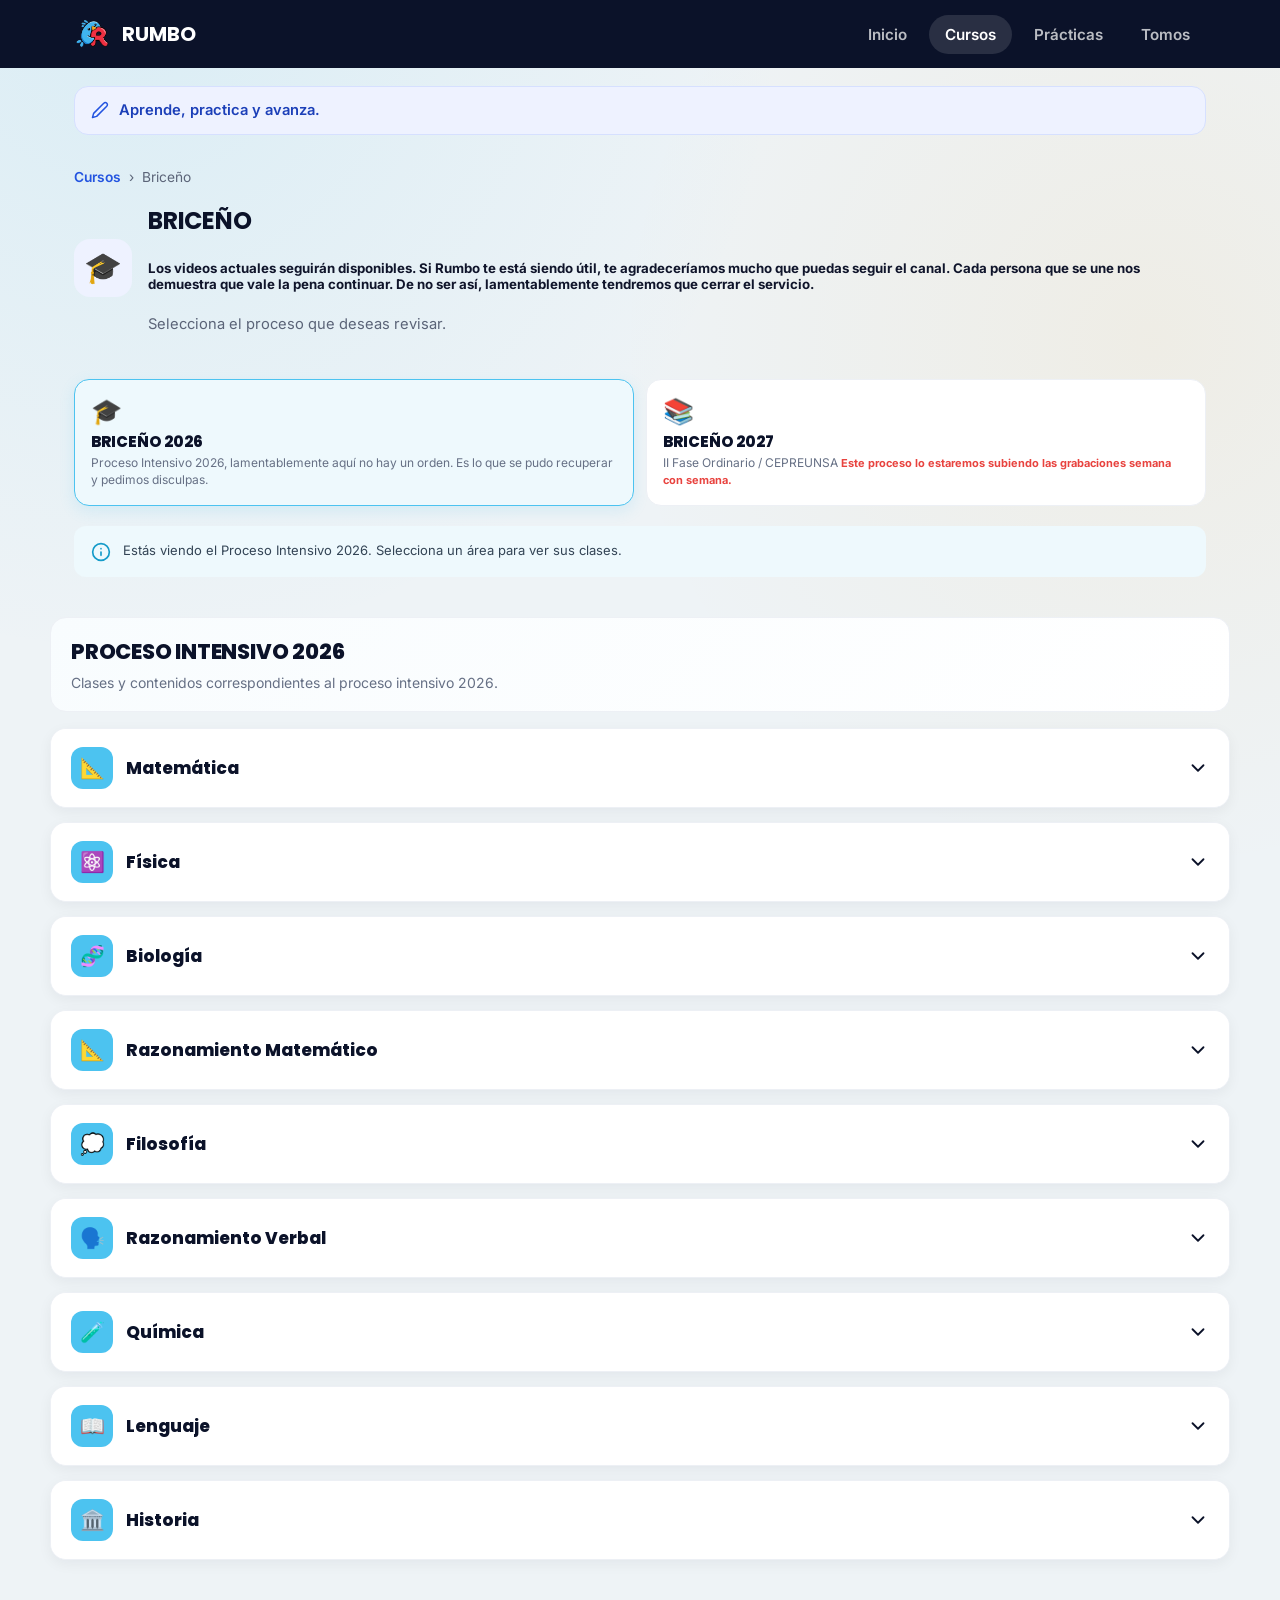
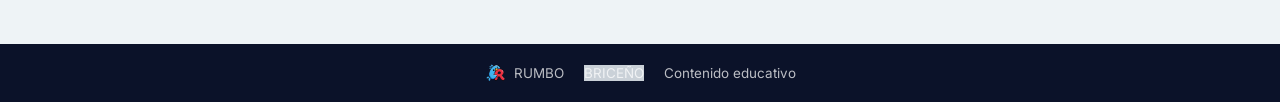
==== commit eae77dc5: "Actualizar briceño.html" ====
--- a/briceño.html
+++ b/briceño.html
@@ -633,8 +633,18 @@
 
         <h1>
           BRICEÑO
-        </h1>
-
+        </h1>
+ <h5>
+  Los videos actuales seguirán disponibles. Si Rumbo te está siendo útil,
+  te agradeceríamos mucho que puedas
+  <a
+    href="https://whatsapp.com/channel/0029VbDFAEu7YScyVZBNul0X"
+    target="_blank"
+    rel="noopener noreferrer"
+  >seguir el canal</a>.
+  Cada persona que se une nos demuestra que vale la pena continuar.
+  De no ser así, lamentablemente tendremos que cerrar el servicio.
+</h5>
         <p>
           Selecciona el proceso que deseas revisar.
         </p>
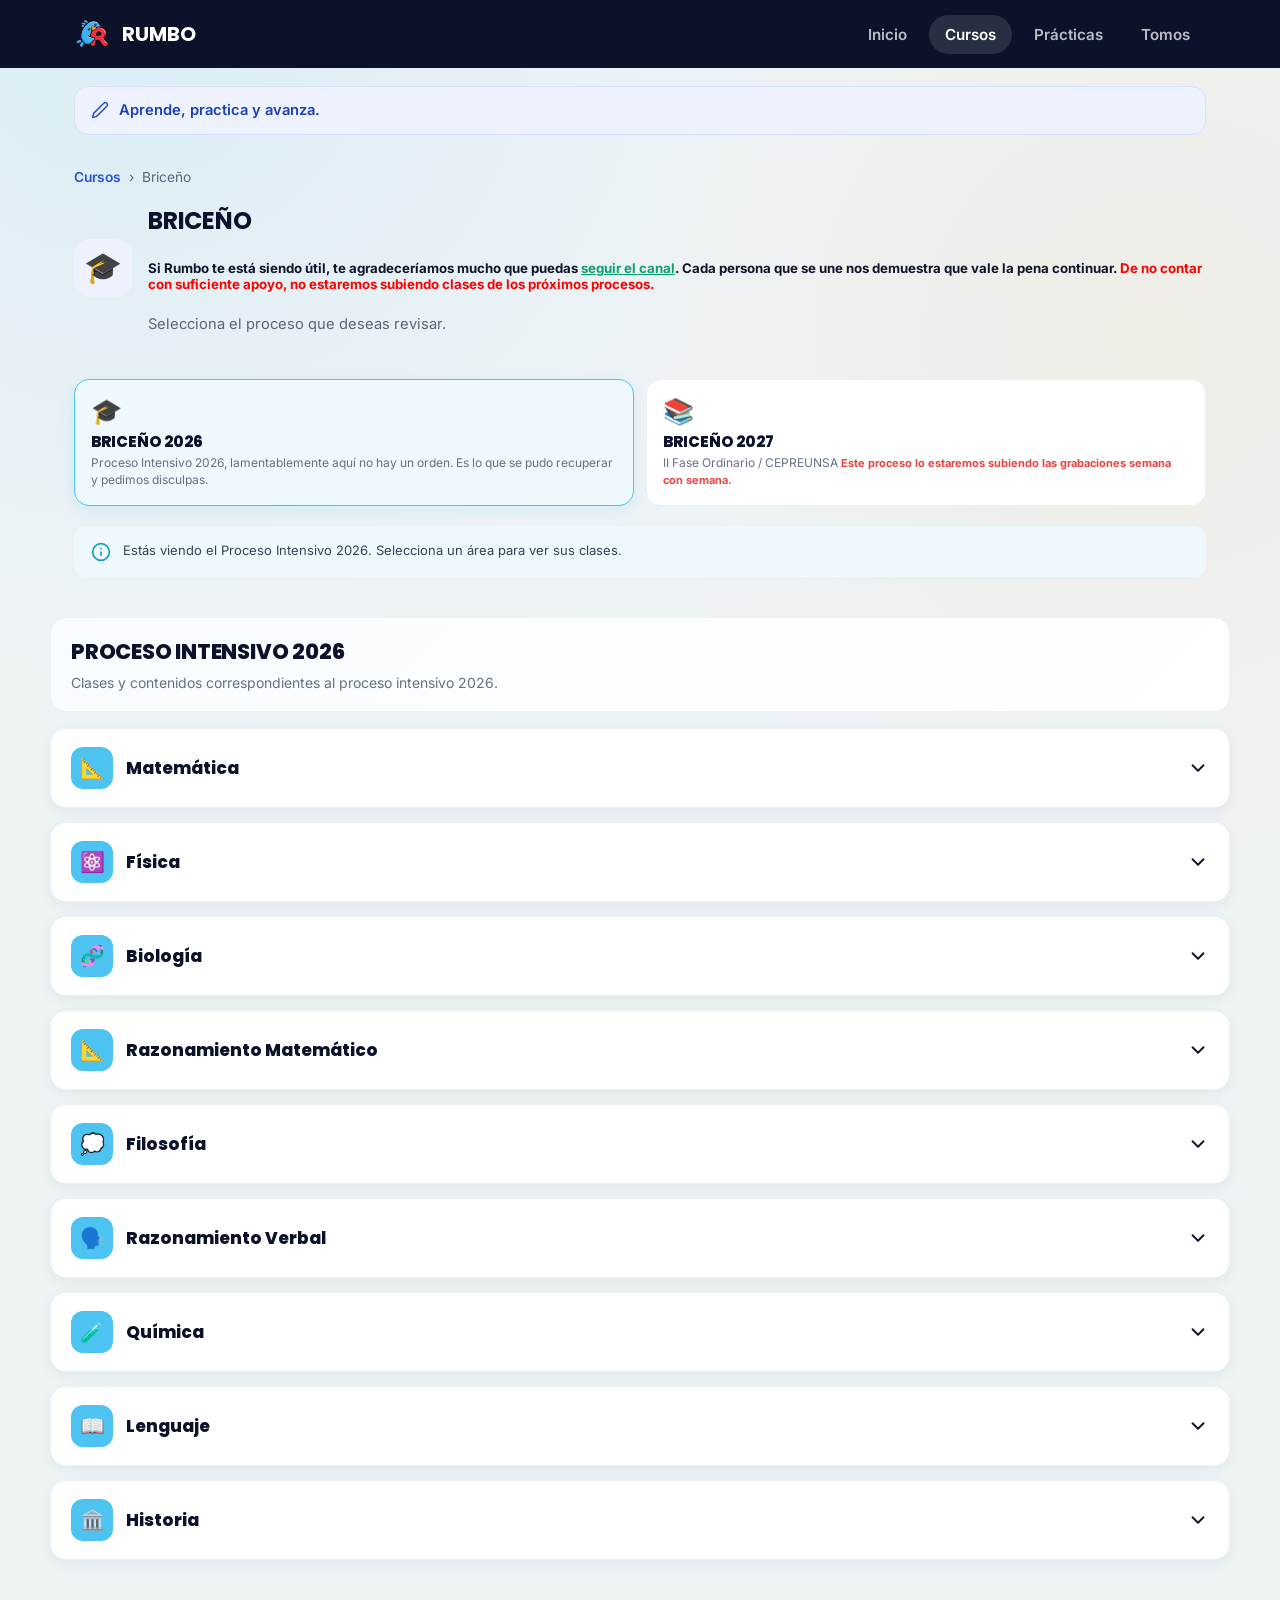
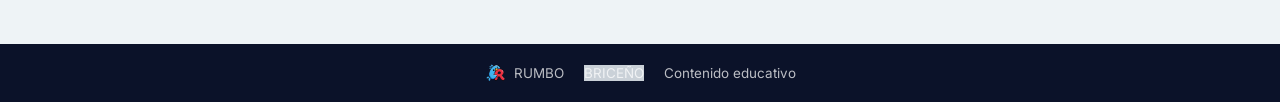
==== commit f8776706: "Actualizar briceño.html" ====
--- a/briceño.html
+++ b/briceño.html
@@ -634,21 +634,25 @@
         <h1>
           BRICEÑO
         </h1>
- <h5>
-  Los videos actuales seguirán disponibles. Si Rumbo te está siendo útil,
-  te agradeceríamos mucho que puedas
+ 
+<h5>
+  Si Rumbo te está siendo útil, te agradeceríamos mucho que puedas
   <a
     href="https://whatsapp.com/channel/0029VbDFAEu7YScyVZBNul0X"
     target="_blank"
     rel="noopener noreferrer"
+    style="color: #0E9F6E; font-weight: 700; text-decoration: underline;"
   >seguir el canal</a>.
   Cada persona que se une nos demuestra que vale la pena continuar.
-  De no ser así, lamentablemente tendremos que cerrar el servicio.
-</h5>
-        <p>
-          Selecciona el proceso que deseas revisar.
-        </p>
-
+  <strong style="color: red;">
+    De no contar con suficiente apoyo, no estaremos subiendo clases de los
+    próximos procesos.
+  </strong>
+</h5>
+
+<p>
+  Selecciona el proceso que deseas revisar.
+</p>
       </div>
 
     </div>
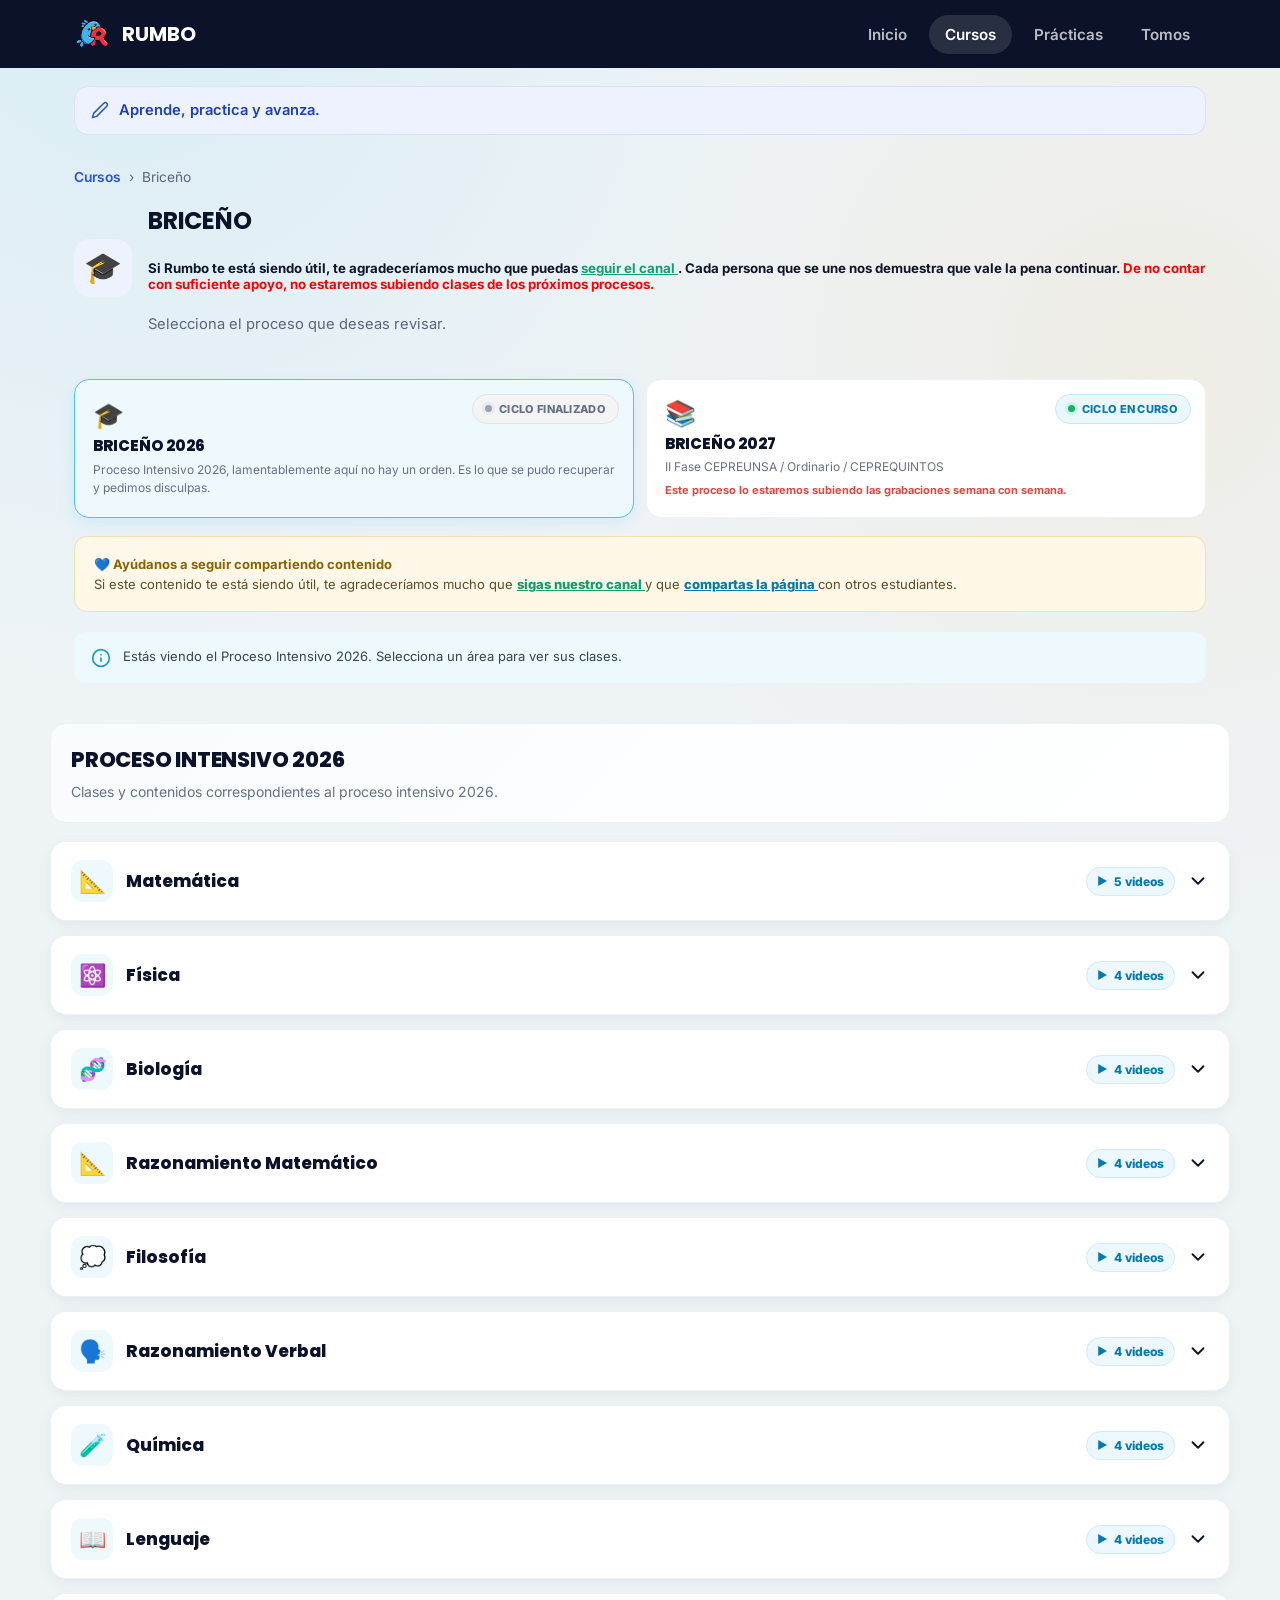
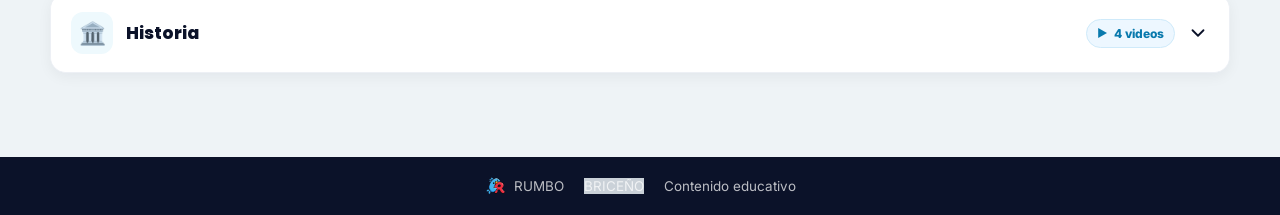
==== commit 22278e66: "Add files via upload" ====
--- a/briceño.html
+++ b/briceño.html
@@ -2,33 +2,24 @@
 <html lang="es">
 
 <head>
-
   <meta charset="UTF-8">
-
-  <meta
-    name="viewport"
-    content="width=device-width, initial-scale=1.0">
-
-  <link
-    rel="preconnect"
-    href="https://fonts.googleapis.com">
-
+  <meta name="viewport" content="width=device-width, initial-scale=1.0">
+
+  <link rel="preconnect" href="https://fonts.googleapis.com">
   <link
     href="https://fonts.googleapis.com/css2?family=Poppins:wght@600;700;800&family=Inter:wght@400;500;600;700&display=swap"
-    rel="stylesheet">
-
-  <link
     rel="stylesheet"
-    href="assets/style.css">
+  >
+
+  <link rel="stylesheet" href="assets/style.css">
 
   <title>Briceño · RUMBO</title>
 
-
   <style>
 
-    /* =====================================================
+    /* =========================================================
        SELECTOR DE PROCESO
-    ===================================================== */
+    ========================================================= */
 
     .briceno-selector {
       display: grid;
@@ -37,17 +28,15 @@
       margin-top: 24px;
     }
 
-
     .briceno-selector-btn {
+      position: relative;
       border: 1px solid #edf0f5;
       background: #fff;
       border-radius: 15px;
-      padding: 16px;
+      padding: 18px;
       cursor: pointer;
       text-align: left;
-
       font-family: Inter, sans-serif;
-
       transition:
         background .2s ease,
         border-color .2s ease,
@@ -55,12 +44,10 @@
         box-shadow .2s ease;
     }
 
-
     .briceno-selector-btn:hover {
       transform: translateY(-2px);
       box-shadow: 0 6px 18px rgba(11,18,41,.08);
     }
-
 
     .briceno-selector-btn.active {
       background: #eef9fd;
@@ -68,13 +55,11 @@
       box-shadow: 0 5px 15px rgba(76,195,240,.15);
     }
 
-
     .briceno-selector-icon {
       display: block;
       font-size: 25px;
       margin-bottom: 7px;
     }
-
 
     .briceno-selector-title {
       display: block;
@@ -85,74 +70,228 @@
       line-height: 1.25;
     }
 
-
     .briceno-selector-subtitle {
       display: block;
-      margin-top: 4px;
+      margin-top: 5px;
       color: #667085;
       font-size: 12px;
-      line-height: 1.4;
-    }
-
+      line-height: 1.5;
+    }
 
     .briceno-subtitle-aviso {
-      margin: 8px 0 0;
+      display: block;
+      margin-top: 7px;
       color: #E8433F;
       font-weight: 700;
     }
 
-
-    /* =====================================================
-       CONTENEDOR DEL PROCESO ACTIVO
-    ===================================================== */
+    /* =========================================================
+       ESTADO DEL CICLO
+    ========================================================= */
+
+    .briceno-ciclo-actual {
+      position: absolute;
+      top: 14px;
+      right: 14px;
+      display: inline-flex;
+      align-items: center;
+      gap: 7px;
+      padding: 7px 12px;
+      border-radius: 999px;
+      background: #eaf7ff;
+      border: 1px solid #bfe9fb;
+      color: #0879ad;
+      font-family: Inter, sans-serif;
+      font-size: 11px;
+      font-weight: 800;
+      letter-spacing: .3px;
+      text-transform: uppercase;
+      white-space: nowrap;
+    }
+
+    .briceno-ciclo-finalizado {
+      background: #f4f4f5;
+      border-color: #e2e3e5;
+      color: #667085;
+    }
+
+    .briceno-ciclo-dot {
+      width: 7px;
+      height: 7px;
+      border-radius: 50%;
+      background: #16b364;
+      box-shadow: 0 0 0 3px rgba(22,179,100,.12);
+    }
+
+    .briceno-ciclo-finalizado .briceno-ciclo-dot {
+      background: #98a2b3;
+      box-shadow: 0 0 0 3px rgba(152,162,179,.12);
+    }
+
+    /* =========================================================
+       CONTENEDOR DEL PROCESO
+    ========================================================= */
 
     .briceno-contenido {
       margin-top: 20px;
     }
 
-
     .briceno-proceso-info {
-      margin-bottom: 16px;
-      padding: 18px 20px;
-
+      margin-bottom: 18px;
+      padding: 20px;
       background: linear-gradient(
         135deg,
         #f8fcfe 0%,
         #ffffff 100%
       );
-
       border: 1px solid #edf0f5;
       border-radius: 16px;
     }
 
-
     .briceno-proceso-info h2 {
-      margin: 0 0 5px;
-
+      margin: 0 0 6px;
       color: #0B1229;
-
       font-family: Poppins, sans-serif;
-
       font-size: 21px;
       font-weight: 800;
     }
 
-
     .briceno-proceso-info p {
       margin: 0;
-
       color: #667085;
-
       font-family: Inter, sans-serif;
-
       font-size: 14px;
       line-height: 1.5;
     }
 
-
-    /* =====================================================
+    /* =========================================================
+       GOOGLE DRIVE
+    ========================================================= */
+
+    .briceno-drive-box {
+      margin-top: 17px;
+      padding: 16px 18px;
+      background: #f8fbfd;
+      border: 1px solid #e3edf2;
+      border-radius: 14px;
+      display: flex;
+      align-items: center;
+      justify-content: space-between;
+      gap: 15px;
+    }
+
+    .briceno-drive-text {
+      color: #52606d;
+      font-family: Inter, sans-serif;
+      font-size: 13px;
+      line-height: 1.45;
+    }
+
+    .briceno-drive-text strong {
+      display: block;
+      margin-bottom: 3px;
+      color: #0B1229;
+      font-size: 14px;
+      font-weight: 800;
+    }
+
+    .briceno-drive-btn {
+      display: inline-flex;
+      align-items: center;
+      justify-content: center;
+      gap: 8px;
+      min-width: 145px;
+      padding: 10px 15px;
+      border-radius: 10px;
+      background: #fff;
+      border: 1px solid #dadce0;
+      color: #1a73e8;
+      text-decoration: none;
+      font-family: Inter, sans-serif;
+      font-size: 13px;
+      font-weight: 800;
+      box-shadow: 0 2px 6px rgba(11,18,41,.05);
+      transition:
+        transform .2s ease,
+        box-shadow .2s ease,
+        background .2s ease;
+    }
+
+    .briceno-drive-btn:hover {
+      transform: translateY(-1px);
+      background: #f8fbff;
+      box-shadow: 0 5px 12px rgba(11,18,41,.09);
+    }
+
+    .briceno-drive-icon {
+      font-size: 18px;
+    }
+
+    /* =========================================================
+       AVISO DE APOYO
+    ========================================================= */
+
+    .briceno-apoyo {
+      margin-top: 18px;
+      padding: 17px 19px;
+      border-radius: 13px;
+      background: #fff8e8;
+      border: 1px solid #f7dfaa;
+      color: #5c4b25;
+      font-family: Inter, sans-serif;
+      font-size: 13px;
+      line-height: 1.55;
+    }
+
+    .briceno-apoyo strong {
+      color: #8a6200;
+    }
+
+    .briceno-apoyo a {
+      font-weight: 800;
+      text-decoration: underline;
+    }
+
+    .briceno-apoyo-canal {
+      color: #0e9f6e;
+    }
+
+    .briceno-apoyo-pagina {
+      color: #0879ad;
+    }
+
+    /* =========================================================
+       AVISO BIOLOGÍA / ANATOMÍA
+    ========================================================= */
+
+    .briceno-importante {
+      margin-top: 18px;
+      padding: 19px 20px;
+      border-radius: 14px;
+      background: #eef9fd;
+      border: 1px solid #c9edf9;
+      color: #28495a;
+      font-family: Inter, sans-serif;
+      font-size: 15px;
+      line-height: 1.6;
+    }
+
+    .briceno-importante strong {
+      display: block;
+      margin-bottom: 6px;
+      color: #0879ad;
+      font-family: Poppins, sans-serif;
+      font-size: 17px;
+      font-weight: 800;
+    }
+
+    .briceno-importante p {
+      margin: 0;
+    }
+
+    /* =========================================================
        ÁREAS
-    ===================================================== */
+    ========================================================= */
 
     .briceno-areas {
       display: flex;
@@ -160,926 +299,978 @@
       gap: 14px;
     }
 
-
     .briceno-area {
       background: #fff;
-
       border-radius: 16px;
       overflow: hidden;
-
       border: 1px solid #edf0f5;
-
-      box-shadow:
-        0 4px 14px rgba(11,18,41,.05);
-    }
-
+      box-shadow: 0 4px 14px rgba(11,18,41,.05);
+    }
 
     .briceno-area-header {
       width: 100%;
-
       border: 0;
       background: #fff;
-
       padding: 18px 20px;
-
       display: flex;
       align-items: center;
       justify-content: space-between;
-
       gap: 15px;
-
       cursor: pointer;
-
       color: #0B1229;
-
       font-family: Poppins, sans-serif;
       font-size: 17px;
       font-weight: 800;
-
       text-align: left;
     }
-
 
     .briceno-area-header:hover {
       background: #f8fbfd;
     }
-
 
     .briceno-area-name {
       display: flex;
       align-items: center;
-
       gap: 13px;
-
       min-width: 0;
     }
-
 
     .briceno-area-name > span:last-child {
       word-break: break-word;
     }
-
 
     .briceno-area-icon {
       width: 42px;
       height: 42px;
-
       min-width: 42px;
-
       border-radius: 12px;
-
-      background: #4CC3F0;
-
+      background: #eef9fd;
       display: flex;
       align-items: center;
       justify-content: center;
-
-      font-size: 20px;
-    }
-
+      font-size: 22px;
+    }
+
+    .briceno-area-right {
+      display: flex;
+      align-items: center;
+      gap: 12px;
+      margin-left: auto;
+    }
+
+    /* =========================================================
+       INDICADOR DE VIDEOS
+    ========================================================= */
+
+    .briceno-video-count {
+      display: inline-flex;
+      align-items: center;
+      gap: 6px;
+      padding: 6px 10px;
+      border-radius: 999px;
+      background: #edf7ff;
+      border: 1px solid #cfeafa;
+      color: #0879ad;
+      font-family: Inter, sans-serif;
+      font-size: 12px;
+      font-weight: 800;
+      white-space: nowrap;
+    }
+
+    .briceno-video-count-icon {
+      font-size: 11px;
+    }
+
+    .briceno-ciclo-mini {
+      display: inline-flex;
+      align-items: center;
+      gap: 5px;
+      color: #16805a;
+      font-family: Inter, sans-serif;
+      font-size: 11px;
+      font-weight: 800;
+      white-space: nowrap;
+    }
+
+    .briceno-ciclo-mini-dot {
+      width: 6px;
+      height: 6px;
+      border-radius: 50%;
+      background: #16b364;
+    }
 
     .briceno-arrow {
       width: 22px;
       height: 22px;
-
       min-width: 22px;
-
-      transition:
-        transform .2s ease;
-    }
-
+      transition: transform .2s ease;
+    }
 
     .briceno-area.open .briceno-arrow {
       transform: rotate(180deg);
     }
 
-
-    /* =====================================================
+    /* =========================================================
        CONTENIDO ÁREA
-    ===================================================== */
+    ========================================================= */
 
     .briceno-area-content {
       display: none;
-
       padding: 0 20px 20px;
     }
-
 
     .briceno-area.open .briceno-area-content {
       display: block;
     }
 
-
-    /* =====================================================
+    /* =========================================================
        VIDEOS
-    ===================================================== */
+    ========================================================= */
 
     .briceno-video-list {
       display: flex;
-
       flex-direction: column;
-
       gap: 9px;
     }
-
 
     .briceno-video {
       display: flex;
-
       align-items: center;
       justify-content: space-between;
-
       gap: 12px;
-
       padding: 13px 15px;
-
       background: #f7f9fc;
-
       border-radius: 11px;
-
       border: 1px solid #edf0f5;
     }
-
 
     .briceno-video-name {
       display: flex;
-
       align-items: center;
-
       gap: 10px;
-
       color: #0B1229;
-
       font-family: Inter, sans-serif;
-
       font-weight: 600;
-
       font-size: 14px;
-
       line-height: 1.4;
     }
-
 
     .briceno-video-name > span:first-child {
       color: #E8433F;
-
       font-size: 13px;
     }
-
 
     .briceno-play {
       width: 35px;
       height: 35px;
-
       min-width: 35px;
-
       border-radius: 50%;
-
       background: #E8433F;
-
       color: #fff;
-
       display: flex;
       align-items: center;
       justify-content: center;
-
       text-decoration: none;
-
       font-size: 14px;
-
       transition:
         transform .2s,
         background .2s;
     }
 
-
     .briceno-play:hover {
       transform: scale(1.08);
-
       background: #d93632;
     }
-
 
     .briceno-empty {
       color: #667085;
-
       font-size: 14px;
-
       padding: 10px 0;
     }
 
-
-    /* =====================================================
-       AVISO
-    ===================================================== */
+    /* =========================================================
+       AVISO GENERAL
+    ========================================================= */
 
     .briceno-notice {
       display: flex;
-
       align-items: flex-start;
-
       gap: 12px;
-
       margin-top: 20px;
-
       padding: 15px 17px;
-
       border-radius: 12px;
-
       background: #eef9fd;
-
       color: #345;
-
       font-size: 13px;
-
       line-height: 1.5;
     }
-
 
     .briceno-notice svg {
       width: 20px;
-
       min-width: 20px;
-
       color: #159bc9;
-
       margin-top: 1px;
     }
-
 
     .briceno-notice p {
       margin: 0;
     }
 
-
-    /* =====================================================
+    /* =========================================================
        MÓVIL
-    ===================================================== */
-
-    @media (max-width: 600px) {
+    ========================================================= */
+
+    @media (max-width: 700px) {
 
       .briceno-selector {
         grid-template-columns: 1fr;
       }
 
-
       .briceno-selector-btn {
-        padding: 14px;
-      }
-
+        padding: 16px;
+        padding-top: 48px;
+      }
+
+      .briceno-ciclo-actual {
+        top: 12px;
+        right: 12px;
+      }
+
+      .briceno-drive-box {
+        flex-direction: column;
+        align-items: stretch;
+      }
+
+      .briceno-drive-btn {
+        width: 100%;
+      }
 
       .briceno-area-header {
         padding: 15px;
-
-        font-size: 15px;
-      }
-
+      }
 
       .briceno-area-content {
         padding: 0 15px 15px;
       }
-
 
       .briceno-area-icon {
         width: 38px;
         height: 38px;
-
         min-width: 38px;
-
-        font-size: 18px;
-      }
-
+      }
+
+      .briceno-area-right {
+        gap: 7px;
+      }
+
+      .briceno-ciclo-mini {
+        display: none;
+      }
+
+      .briceno-video-count {
+        font-size: 11px;
+        padding: 5px 8px;
+      }
 
       .briceno-video {
         padding: 11px 12px;
       }
 
-
       .briceno-video-name {
         font-size: 13px;
       }
 
+      .briceno-importante {
+        font-size: 14px;
+      }
     }
 
   </style>
-
 </head>
 
-
 <body>
 
-
-<!-- =====================================================
-     HEADER
-===================================================== -->
-
-<header class="site-header">
-
-  <div class="container">
+  <!-- =====================================================
+       HEADER
+  ====================================================== -->
+
+  <header class="site-header">
+
+    <div class="container">
+
+      <a href="index.html" class="brand">
+
+        <span class="logo-box">
+
+          <img
+            class="logo-mark"
+            src="assets/LOGOR.png"
+            alt="RUMBO"
+            onerror="
+              this.style.display='none';
+              this.nextElementSibling.style.display='inline-flex'
+            "
+          >
+
+          <svg
+            class="logo-fallback"
+            viewBox="0 0 48 48"
+            fill="none"
+            xmlns="http://www.w3.org/2000/svg"
+          >
+            <circle cx="18" cy="24" r="14" fill="#4CC3F0"/>
+            <circle cx="16" cy="19" r="2.2" fill="#0B1229"/>
+            <path d="M8 24 L2 20 L8 28 Z" fill="#4CC3F0"/>
+            <text
+              x="21"
+              y="34"
+              font-family="Poppins, sans-serif"
+              font-weight="800"
+              font-size="30"
+              fill="#E8433F"
+            >R</text>
+          </svg>
+
+        </span>
+
+        RUMBO
+
+      </a>
+
+      <nav class="main-nav">
+
+        <a href="index.html">
+          Inicio
+        </a>
+
+        <a href="cursos.html" class="active">
+          Cursos
+        </a>
+
+        <a href="practicas.html">
+          Prácticas
+        </a>
+
+        <a href="tomos.html">
+          Tomos
+        </a>
+
+      </nav>
+
+      <button
+        class="nav-toggle"
+        aria-label="Abrir menú"
+        type="button"
+      >
+        ☰
+      </button>
+
+    </div>
+
+  </header>
+
+
+  <!-- =====================================================
+       CONTENIDO
+  ====================================================== -->
+
+  <main>
+
+    <div class="container">
+
+      <!-- FRASE -->
+
+      <p class="course-quote">
+
+        <svg
+          viewBox="0 0 24 24"
+          fill="none"
+          stroke="currentColor"
+          stroke-width="2"
+          stroke-linecap="round"
+          stroke-linejoin="round"
+        >
+          <path d="M17 3a2.83 2.83 0 1 1 4 4L7.5 20.5 2 22l1.5-5.5L17 3z"/>
+        </svg>
+
+        <span id="course-quote-text">
+          Aprende, practica y avanza.
+        </span>
+
+      </p>
+
+
+      <!-- BREADCRUMB -->
+
+      <nav class="breadcrumb">
+
+        <a href="cursos.html">
+          Cursos
+        </a>
+
+        <span>›</span>
+
+        <span>
+          Briceño
+        </span>
+
+      </nav>
+
+
+      <!-- CABECERA -->
+
+      <div class="course-head">
+
+        <div class="emoji-badge">
+          🎓
+        </div>
+
+        <div>
+
+          <h1>
+            BRICEÑO
+          </h1>
+
+          <h5>
+
+            Si Rumbo te está siendo útil, te agradeceríamos mucho que puedas
+
+            <a
+              href="https://whatsapp.com/channel/0029VbDFAEu7YScyVZBNul0X"
+              target="_blank"
+              rel="noopener noreferrer"
+              style="
+                color:#0E9F6E;
+                font-weight:700;
+                text-decoration:underline;
+              "
+            >
+              seguir el canal
+            </a>.
+
+            Cada persona que se une nos demuestra que vale la pena continuar.
+
+            <strong style="color:red;">
+              De no contar con suficiente apoyo, no estaremos subiendo clases
+              de los próximos procesos.
+            </strong>
+
+          </h5>
+
+          <p>
+            Selecciona el proceso que deseas revisar.
+          </p>
+
+        </div>
+
+      </div>
+
+
+      <!-- =================================================
+           BOTONES DE LOS DOS PROCESOS
+      ================================================== -->
+
+      <div class="briceno-selector">
+
+        <!-- 2026 -->
+
+        <button
+          type="button"
+          class="briceno-selector-btn active"
+          data-proceso="2026"
+        >
+
+          <span class="briceno-ciclo-actual briceno-ciclo-finalizado">
+
+            <span class="briceno-ciclo-dot"></span>
+
+            Ciclo finalizado
+
+          </span>
+
+          <span class="briceno-selector-icon">
+            🎓
+          </span>
+
+          <span class="briceno-selector-title">
+            BRICEÑO 2026
+          </span>
+
+          <span class="briceno-selector-subtitle">
+
+            Proceso Intensivo 2026, lamentablemente aquí no hay
+            un orden. Es lo que se pudo recuperar y pedimos disculpas.
+
+          </span>
+
+        </button>
+
+
+        <!-- 2027 -->
+
+        <button
+          type="button"
+          class="briceno-selector-btn"
+          data-proceso="2027"
+        >
+
+          <span class="briceno-ciclo-actual">
+
+            <span class="briceno-ciclo-dot"></span>
+
+            Ciclo en curso
+
+          </span>
+
+          <span class="briceno-selector-icon">
+            📚
+          </span>
+
+          <span class="briceno-selector-title">
+            BRICEÑO 2027
+          </span>
+
+          <span class="briceno-selector-subtitle">
+
+            II Fase CEPREUNSA / Ordinario / CEPREQUINTOS
+
+            <span class="briceno-subtitle-aviso">
+
+              Este proceso lo estaremos subiendo las grabaciones
+              semana con semana.
+
+            </span>
+
+          </span>
+
+        </button>
+
+      </div>
+
+
+      <!-- =================================================
+           AVISO DE APOYO
+      ================================================== -->
+
+      <div class="briceno-apoyo">
+
+        <strong>
+          💙 Ayúdanos a seguir compartiendo contenido
+        </strong>
+
+        <br>
+
+        Si este contenido te está siendo útil, te agradeceríamos mucho que
+
+        <a
+          class="briceno-apoyo-canal"
+          href="https://whatsapp.com/channel/0029VbDFAEu7YScyVZBNul0X"
+          target="_blank"
+          rel="noopener noreferrer"
+        >
+          sigas nuestro canal
+        </a>
+
+        y que
+
+        <a
+          class="briceno-apoyo-pagina"
+          href="index.html"
+        >
+          compartas la página
+        </a>
+
+        con otros estudiantes.
+
+      </div>
+
+
+      <!-- =================================================
+           AVISO
+      ================================================== -->
+
+      <div class="briceno-notice">
+
+        <svg
+          viewBox="0 0 24 24"
+          fill="none"
+          stroke="currentColor"
+          stroke-width="2"
+          stroke-linecap="round"
+          stroke-linejoin="round"
+        >
+
+          <circle cx="12" cy="12" r="10"/>
+          <path d="M12 16v-4"/>
+          <path d="M12 8h.01"/>
+
+        </svg>
+
+        <p id="briceno-aviso">
+
+          Estás viendo el Proceso Intensivo 2026.
+          Selecciona un área para ver sus clases.
+
+        </p>
+
+      </div>
+
+    </div>
+
+
+    <!-- =================================================
+         CONTENIDO DEL PROCESO
+    ================================================== -->
+
+    <section
+      class="container section"
+      style="padding-top:20px"
+    >
+
+      <div
+        id="briceno-contenido"
+        class="briceno-contenido"
+      ></div>
+
+    </section>
+
+  </main>
+
+
+  <!-- =====================================================
+       FOOTER
+  ====================================================== -->
+
+  <footer class="site-footer">
+
+    <div class="container">
+
+      <span class="item">
+
+        <span
+          class="logo-box"
+          style="width:22px;height:22px"
+        >
+
+          <img
+            class="logo-mark"
+            style="
+              width:22px;
+              height:22px;
+              border-radius:5px
+            "
+            src="assets/LOGOR.png"
+            alt="RUMBO"
+          >
+
+        </span>
+
+        RUMBO
+
+      </span>
+
+
+      <span
+        class="item"
+        id="footer-quote"
+      >
+        BRICEÑO
+      </span>
+
+
+      <span class="item">
+        Contenido educativo
+      </span>
+
+    </div>
+
+  </footer>
+
+
+  <!-- =====================================================
+       BOTTOM NAV
+  ====================================================== -->
+
+  <nav class="bottom-nav">
+
+    <a href="index.html">
+      Inicio
+    </a>
 
     <a
-      href="index.html"
-      class="brand">
-
-      <span class="logo-box">
-
-        <img
-          class="logo-mark"
-          src="assets/LOGOR.png"
-          alt="RUMBO"
-          onerror="
-            this.style.display='none';
-            this.nextElementSibling.style.display='inline-flex'
-          "
-        >
-
-        <svg
-          class="logo-fallback"
-          viewBox="0 0 48 48"
-          fill="none"
-          xmlns="http://www.w3.org/2000/svg">
-
-          <circle
-            cx="18"
-            cy="24"
-            r="14"
-            fill="#4CC3F0"/>
-
-          <circle
-            cx="16"
-            cy="19"
-            r="2.2"
-            fill="#0B1229"/>
-
-          <path
-            d="M8 24 L2 20 L8 28 Z"
-            fill="#4CC3F0"/>
-
-          <text
-            x="21"
-            y="34"
-            font-family="Poppins, sans-serif"
-            font-weight="800"
-            font-size="30"
-            fill="#E8433F">
-            R
-          </text>
-
-        </svg>
-
-      </span>
-
-      RUMBO
-
+      href="cursos.html"
+      class="active"
+    >
+      Cursos
     </a>
 
-
-    <nav class="main-nav">
-
-      <a href="index.html">
-        Inicio
-      </a>
-
-      <a
-        href="cursos.html"
-        class="active">
-        Cursos
-      </a>
-
-      <a href="practicas.html">
-        Prácticas
-      </a>
-
-      <a href="tomos.html">
-        Tomos
-      </a>
-
-    </nav>
-
-
-    <button
-      class="nav-toggle"
-      aria-label="Abrir menú"
-      type="button">
-
-      ☰
-
-    </button>
-
-  </div>
-
-</header>
-
-
-<!-- =====================================================
-     CONTENIDO
-===================================================== -->
-
-<main>
-
-  <div class="container">
-
-
-    <!-- FRASE -->
-
-    <p class="course-quote">
-
-      <svg
-        viewBox="0 0 24 24"
-        fill="none"
-        stroke="currentColor"
-        stroke-width="2"
-        stroke-linecap="round"
-        stroke-linejoin="round">
-
-        <path
-          d="M17 3a2.83 2.83 0 1 1 4 4L7.5 20.5 2 22l1.5-5.5L17 3z"/>
-
-      </svg>
-
-      <span id="course-quote-text">
-        Aprende, practica y avanza.
-      </span>
-
-    </p>
-
-
-    <!-- BREADCRUMB -->
-
-    <nav class="breadcrumb">
-
-      <a href="cursos.html">
-        Cursos
-      </a>
-
-      <span>›</span>
-
-      <span>
-        Briceño
-      </span>
-
-    </nav>
-
-
-    <!-- CABECERA -->
-
-    <div class="course-head">
-
-      <div class="emoji-badge">
-        🎓
-      </div>
-
-      <div>
-
-        <h1>
-          BRICEÑO
-        </h1>
- 
-<h5>
-  Si Rumbo te está siendo útil, te agradeceríamos mucho que puedas
-  <a
-    href="https://whatsapp.com/channel/0029VbDFAEu7YScyVZBNul0X"
-    target="_blank"
-    rel="noopener noreferrer"
-    style="color: #0E9F6E; font-weight: 700; text-decoration: underline;"
-  >seguir el canal</a>.
-  Cada persona que se une nos demuestra que vale la pena continuar.
-  <strong style="color: red;">
-    De no contar con suficiente apoyo, no estaremos subiendo clases de los
-    próximos procesos.
-  </strong>
-</h5>
-
-<p>
-  Selecciona el proceso que deseas revisar.
-</p>
-      </div>
-
-    </div>
-
-
-    <!-- =================================================
-         BOTONES DE LOS DOS PROCESOS
-    ================================================== -->
-
-    <div class="briceno-selector">
-
-      <button
-        type="button"
-        class="briceno-selector-btn active"
-        data-proceso="2026">
-
-        <span class="briceno-selector-icon">
-          🎓
-        </span>
-
-        <span class="briceno-selector-title">
-          BRICEÑO 2026
-        </span>
-
-        <span class="briceno-selector-subtitle">
-          Proceso Intensivo 2026, lamentablemente aquí no hay
-          un orden. Es lo que se pudo recuperar y pedimos disculpas.
-        </span>
-
-      </button>
-
-
-      <button
-        type="button"
-        class="briceno-selector-btn"
-        data-proceso="2027">
-
-        <span class="briceno-selector-icon">
-          📚
-        </span>
-
-        <span class="briceno-selector-title">
-          BRICEÑO 2027
-        </span>
-
-        <span class="briceno-selector-subtitle">
-          II Fase Ordinario / CEPREUNSA
-
-          <span class="briceno-subtitle-aviso">
-            Este proceso lo estaremos subiendo las grabaciones
-            semana con semana.
-          </span>
-
-        </span>
-
-      </button>
-
-    </div>
-
-
-    <!-- AVISO -->
-
-    <div class="briceno-notice">
-
-      <svg
-        viewBox="0 0 24 24"
-        fill="none"
-        stroke="currentColor"
-        stroke-width="2"
-        stroke-linecap="round"
-        stroke-linejoin="round">
-
-        <circle
-          cx="12"
-          cy="12"
-          r="10"/>
-
-        <path
-          d="M12 16v-4"/>
-
-        <path
-          d="M12 8h.01"/>
-
-      </svg>
-
-      <p id="briceno-aviso">
-
-        Estás viendo el Proceso Intensivo 2026.
-        Selecciona un área para ver sus clases.
-
-      </p>
-
-    </div>
-
-  </div>
-
-
-  <!-- =================================================
-       CONTENIDO DEL PROCESO
-  ================================================== -->
-
-  <section
-    class="container section"
-    style="padding-top:20px">
-
-    <div
-      id="briceno-contenido"
-      class="briceno-contenido">
-
-    </div>
-
-  </section>
-
-</main>
-
-
-<!-- =====================================================
-     FOOTER
-===================================================== -->
-
-<footer class="site-footer">
-
-  <div class="container">
-
-    <span class="item">
-
-      <span
-        class="logo-box"
-        style="width:22px;height:22px">
-
-        <img
-          class="logo-mark"
-          style="
-            width:22px;
-            height:22px;
-            border-radius:5px
-          "
-          src="assets/LOGOR.png"
-          alt="RUMBO">
-
-      </span>
-
-      RUMBO
-
-    </span>
-
-
-    <span
-      class="item"
-      id="footer-quote">
-
-      BRICEÑO
-
-    </span>
-
-
-    <span class="item">
-      Contenido educativo
-    </span>
-
-  </div>
-
-</footer>
-
-
-<!-- =====================================================
-     BOTTOM NAV
-===================================================== -->
-
-<nav class="bottom-nav">
-
-  <a href="index.html">
-    Inicio
-  </a>
-
-  <a
-    href="cursos.html"
-    class="active">
-    Cursos
-  </a>
-
-  <a href="practicas.html">
-    Prácticas
-  </a>
-
-  <a href="tomos.html">
-    Tomos
-  </a>
-
-</nav>
-
-
-<!-- =====================================================
-     SCRIPTS
-===================================================== -->
-
-<script src="assets/frases.js"></script>
-
-<script src="assets/data.js"></script>
-
-
-<script>
-
-document.addEventListener(
-  "DOMContentLoaded",
-  function () {
-
-
-    /* ===================================================
-       ELEMENTOS
-    =================================================== */
-
-    const contenedor =
-      document.getElementById(
-        "briceno-contenido"
-      );
-
-
-    const botones =
-      document.querySelectorAll(
-        ".briceno-selector-btn"
-      );
-
-
-    const aviso =
-      document.getElementById(
-        "briceno-aviso"
-      );
-
-
-    /* ===================================================
-       DATOS
-    =================================================== */
-
-    const procesos = {
-
-      "2026": {
-
-        titulo:
-          "PROCESO INTENSIVO 2026",
-
-        descripcion:
-          "Clases y contenidos correspondientes al proceso intensivo 2026.",
-
-        areas:
-          window.bricenoAreas || []
-
-      },
-
-
-      "2027": {
-
-        titulo:
-          "II FASE ORDINARIO / CEPREUNSA",
-
-        descripcion:
-          "Clases y contenidos correspondientes a la II Fase Ordinario / CEPREUNSA 2027.",
-
-        areas:
-          window.briceno2027Areas || []
-
-      }
-
-    };
-
-
-    /* ===================================================
-       ICONOS
-    =================================================== */
-
-    function obtenerIcono(nombre) {
-
-      const n =
-        String(nombre)
-          .toLowerCase();
-
-
-      if (n.includes("matem"))
-        return "📐";
-
-
-      if (
-        n.includes("física") ||
-        n.includes("fisica")
-      )
-        return "⚛️";
-
-
-      if (n.includes("biolog"))
-        return "🧬";
-
-
-      if (
-        n.includes("quím") ||
-        n.includes("quim")
-      )
-        return "🧪";
-
-
-      if (n.includes("hist"))
-        return "🏛️";
-
-
-      if (n.includes("leng"))
-        return "📖";
-
-
-      if (n.includes("verbal"))
-        return "🗣️";
-
-
-      if (n.includes("filos"))
-        return "💭";
-
-
-      if (n.includes("ingl"))
-        return "🇬🇧";
-
-
-      if (n.includes("psico"))
-        return "🧠";
-
-
-      if (n.includes("geograf"))
-        return "🌎";
-
-
-      if (
-        n.includes("cív") ||
-        n.includes("civ")
-      )
-        return "⚖️";
-
-
-      return "📚";
-
-    }
-
-
-    /* ===================================================
-       CREAR ÁREA
-    =================================================== */
-
-    function crearArea(
-      area,
-      index
-    ) {
-
-
-      const nombre =
-        area.nombre ||
-        area.area ||
-        area.titulo ||
-        "Área " + (index + 1);
-
-
-      const videos =
-        Array.isArray(area.videos)
-          ? area.videos
-          : [];
-
-
-      const bloque =
-        document.createElement(
-          "div"
-        );
-
-
-      bloque.className =
-        "briceno-area";
-
-
-      let listaVideos = "";
-
-
-      /* =================================================
-         VIDEOS
-      ================================================= */
-
-      if (videos.length) {
-
-        listaVideos =
-          videos
-            .map(
-              function (
-                video,
-                i
-              ) {
-
+    <a href="practicas.html">
+      Prácticas
+    </a>
+
+    <a href="tomos.html">
+      Tomos
+    </a>
+
+  </nav>
+
+
+  <!-- =====================================================
+       SCRIPTS
+  ====================================================== -->
+
+  <script src="assets/frases.js"></script>
+
+  <!-- Datos del proceso 2026 -->
+  <script src="assets/data.js"></script>
+
+  <!-- IMPORTANTE:
+       ESTE ES EL ARCHIVO QUE CONTIENE:
+       window.briceno2027Areas
+  -->
+  <script src="assets/briceñoareas2027.js"></script>
+
+
+  <script>
+
+    document.addEventListener("DOMContentLoaded", function () {
+
+      /* ===================================================
+         ELEMENTOS
+      =================================================== */
+
+      const contenedor =
+        document.getElementById("briceno-contenido");
+
+      const botones =
+        document.querySelectorAll(".briceno-selector-btn");
+
+      const aviso =
+        document.getElementById("briceno-aviso");
+
+
+      /* ===================================================
+         DATOS
+      =================================================== */
+
+      const procesos = {
+
+        "2026": {
+
+          titulo:
+            "PROCESO INTENSIVO 2026",
+
+          descripcion:
+            "Clases y contenidos correspondientes al proceso intensivo 2026.",
+
+          areas:
+            Array.isArray(window.bricenoAreas)
+              ? window.bricenoAreas
+              : []
+
+        },
+
+        "2027": {
+
+          titulo:
+            "II FASE CEPREUNSA / ORDINARIO / CEPREQUINTOS",
+
+          descripcion:
+            "Clases y contenidos correspondientes a la II Fase CEPREUNSA / Ordinario / CEPREQUINTOS 2027.",
+
+          areas:
+            Array.isArray(window.briceno2027Areas)
+              ? window.briceno2027Areas
+              : []
+
+        }
+
+      };
+
+
+      /* ===================================================
+         ICONOS
+      =================================================== */
+
+      function obtenerIcono(nombre) {
+
+        const n =
+          String(nombre).toLowerCase();
+
+        if (
+          n.includes("biolog") ||
+          n.includes("anatom")
+        )
+          return "🧬";
+
+        if (n.includes("matem"))
+          return "📐";
+
+        if (
+          n.includes("física") ||
+          n.includes("fisica")
+        )
+          return "⚛️";
+
+        if (
+          n.includes("quím") ||
+          n.includes("quim")
+        )
+          return "🧪";
+
+        if (n.includes("hist"))
+          return "🏛️";
+
+        if (n.includes("leng"))
+          return "📖";
+
+        if (n.includes("verbal"))
+          return "🗣️";
+
+        if (n.includes("filos"))
+          return "💭";
+
+        if (n.includes("ingl"))
+          return "🇬🇧";
+
+        if (n.includes("psico"))
+          return "🧠";
+
+        if (n.includes("geograf"))
+          return "🌎";
+
+        if (
+          n.includes("cív") ||
+          n.includes("civ")
+        )
+          return "⚖️";
+
+        return "📚";
+      }
+
+
+      /* ===================================================
+         ESCAPAR HTML
+         Evita que un nombre del array rompa el HTML.
+      =================================================== */
+
+      function escaparHTML(valor) {
+
+        return String(valor ?? "")
+          .replace(/&/g, "&amp;")
+          .replace(/</g, "&lt;")
+          .replace(/>/g, "&gt;")
+          .replace(/"/g, "&quot;")
+          .replace(/'/g, "&#039;");
+
+      }
+
+
+      /* ===================================================
+         CREAR ÁREA
+      =================================================== */
+
+      function crearArea(area, index, idProceso) {
+
+        const nombre =
+          area.nombre ||
+          area.area ||
+          area.titulo ||
+          "Área " + (index + 1);
+
+
+        const videos =
+          Array.isArray(area.videos)
+            ? area.videos
+            : [];
+
+
+        const bloque =
+          document.createElement("div");
+
+        bloque.className =
+          "briceno-area";
+
+
+        /* =================================================
+           VIDEOS
+        ================================================= */
+
+        let listaVideos = "";
+
+
+        if (videos.length) {
+
+          listaVideos =
+            videos
+              .map(function (video, i) {
 
                 let url = "";
-
-                let nombreVideo =
-                  "Video " +
-                  (i + 1);
-
+                let nombreVideo = "";
+
+
+                /*
+                 * 2026:
+                 * Se mantiene Video 1, Video 2...
+                 *
+                 * 2027:
+                 * Se toma EXACTAMENTE video.nombre
+                 * del archivo briceñoareas2027.js
+                 */
 
                 if (
-                  typeof video ===
-                  "string"
+                  typeof video === "string"
                 ) {
 
                   url = video;
+
+                  nombreVideo =
+                    idProceso === "2027"
+                      ? "Video " + (i + 1)
+                      : "Video " + (i + 1);
 
                 }
 
                 else if (
                   video &&
-                  typeof video ===
-                  "object"
+                  typeof video === "object"
                 ) {
 
                   url =
-                    video.url ||
-                    "";
-
-                  nombreVideo =
-                    video.nombre ||
-                    video.titulo ||
-                    "Video " +
-                    (i + 1);
+                    video.url || "";
+
+
+                  if (idProceso === "2027") {
+
+                    /*
+                     * AQUÍ ESTÁ LA CLAVE:
+                     * NO se genera "Video 1".
+                     * Se usa video.nombre del ARRAY.
+                     */
+
+                    nombreVideo =
+                      video.nombre ||
+                      video.titulo ||
+                      "Video " + (i + 1);
+
+                  }
+
+                  else {
+
+                    /*
+                     * 2026 SIEMPRE:
+                     * Video 1, Video 2, Video 3...
+                     */
+
+                    nombreVideo =
+                      "Video " + (i + 1);
+
+                  }
 
                 }
 
 
                 return `
-
                   <div class="briceno-video">
 
                     <div class="briceno-video-name">
@@ -1089,7 +1280,7 @@
                       </span>
 
                       <span>
-                        ${nombreVideo}
+                        ${escaparHTML(nombreVideo)}
                       </span>
 
                     </div>
@@ -1097,356 +1288,490 @@
 
                     <a
                       class="briceno-play"
-                      href="${url}"
+                      href="${escaparHTML(url)}"
                       target="_blank"
                       rel="noopener noreferrer"
-                      title="Ver ${nombreVideo}">
-
+                      title="Ver ${escaparHTML(nombreVideo)}"
+                    >
                       ▶
-
                     </a>
 
                   </div>
-
                 `;
 
+              })
+              .join("");
+
+        }
+
+        else {
+
+          listaVideos = `
+            <div class="briceno-empty">
+              No hay videos agregados todavía.
+            </div>
+          `;
+
+        }
+
+
+        /* =================================================
+           HTML DEL ÁREA
+        ================================================= */
+
+        bloque.innerHTML = `
+
+          <button
+            type="button"
+            class="briceno-area-header"
+          >
+
+            <span class="briceno-area-name">
+
+              <span class="briceno-area-icon">
+                ${obtenerIcono(nombre)}
+              </span>
+
+              <span>
+                ${escaparHTML(nombre)}
+              </span>
+
+            </span>
+
+
+            <span class="briceno-area-right">
+
+              <span class="briceno-video-count">
+
+                <span class="briceno-video-count-icon">
+                  ▶
+                </span>
+
+                ${videos.length}
+
+                ${videos.length === 1
+                  ? "video"
+                  : "videos"}
+
+              </span>
+
+
+              ${
+                idProceso === "2027"
+                  ? `
+                    <span class="briceno-ciclo-mini">
+
+                      <span class="briceno-ciclo-mini-dot"></span>
+
+                      Ciclo en curso
+
+                    </span>
+                  `
+                  : ""
               }
-            )
-            .join("");
-
-      }
-
-      else {
-
-        listaVideos = `
-
-          <div class="briceno-empty">
-
-            No hay videos agregados todavía.
+
+
+              <svg
+                class="briceno-arrow"
+                viewBox="0 0 24 24"
+                fill="none"
+                stroke="currentColor"
+                stroke-width="2"
+                stroke-linecap="round"
+                stroke-linejoin="round"
+              >
+                <path d="M6 9l6 6 6-6"/>
+              </svg>
+
+            </span>
+
+          </button>
+
+
+          <div class="briceno-area-content">
+
+            <div class="briceno-video-list">
+
+              ${listaVideos}
+
+            </div>
 
           </div>
 
         `;
 
-      }
-
-
-      /* =================================================
-         HTML
-      ================================================== */
-
-      bloque.innerHTML = `
-
-        <button
-          type="button"
-          class="briceno-area-header">
-
-          <span class="briceno-area-name">
-
-            <span class="briceno-area-icon">
-
-              ${obtenerIcono(nombre)}
-
-            </span>
-
-            <span>
-              ${nombre}
-            </span>
-
-          </span>
-
-
-          <svg
-            class="briceno-arrow"
-            viewBox="0 0 24 24"
-            fill="none"
-            stroke="currentColor"
-            stroke-width="2"
-            stroke-linecap="round"
-            stroke-linejoin="round">
-
-            <path
-              d="M6 9l6 6 6-6"/>
-
-          </svg>
-
-        </button>
-
-
-        <div class="briceno-area-content">
-
-          <div class="briceno-video-list">
-
-            ${listaVideos}
-
-          </div>
-
-        </div>
-
-      `;
-
-
-      /* =================================================
-         ACORDEÓN
-      ================================================== */
-
-      const boton =
-        bloque.querySelector(
-          ".briceno-area-header"
-        );
-
-
-      boton.addEventListener(
-        "click",
-        function () {
-
-          bloque.classList.toggle(
-            "open"
+
+        /* =================================================
+           ACORDEÓN
+        ================================================= */
+
+        const boton =
+          bloque.querySelector(
+            ".briceno-area-header"
           );
 
-        }
-      );
-
-
-      return bloque;
-
-    }
-
-
-    /* ===================================================
-       MOSTRAR PROCESO
-    =================================================== */
-
-    function mostrarProceso(id) {
-
-
-      const proceso =
-        procesos[id];
-
-
-      if (!proceso) {
-        return;
-      }
-
-
-      contenedor.innerHTML = "";
-
-
-      /* INFORMACIÓN */
-
-      const info =
-        document.createElement(
-          "div"
-        );
-
-
-      info.className =
-        "briceno-proceso-info";
-
-
-      info.innerHTML = `
-
-        <h2>
-          ${proceso.titulo}
-        </h2>
-
-        <p>
-          ${proceso.descripcion}
-        </p>
-
-      `;
-
-
-      contenedor.appendChild(
-        info
-      );
-
-
-      /* ÁREAS */
-
-      const areas =
-        document.createElement(
-          "div"
-        );
-
-
-      areas.className =
-        "briceno-areas";
-
-
-      if (
-        !Array.isArray(
-          proceso.areas
-        ) ||
-        !proceso.areas.length
-      ) {
-
-
-        areas.innerHTML = `
-
-          <div class="briceno-empty">
-
-            No hay áreas agregadas todavía.
-
-          </div>
-
-        `;
-
-      }
-
-      else {
-
-
-        proceso.areas.forEach(
-          function (
-            area,
-            index
-          ) {
-
-            areas.appendChild(
-              crearArea(
-                area,
-                index
-              )
-            );
-
-          }
-        );
-
-      }
-
-
-      contenedor.appendChild(
-        areas
-      );
-
-
-      /* AVISO */
-
-      if (id === "2026") {
-
-        aviso.textContent =
-          "Estás viendo el Proceso Intensivo 2026. Selecciona un área para ver sus clases.";
-
-      }
-
-      else {
-
-        aviso.textContent =
-          "Estás viendo la II Fase Ordinario / CEPREUNSA 2027. Selecciona un área para ver sus clases.";
-
-      }
-
-
-      /* BOTONES */
-
-      botones.forEach(
-        function (boton) {
-
-          boton.classList.toggle(
-            "active",
-            boton.dataset.proceso === id
-          );
-
-        }
-      );
-
-    }
-
-
-    /* ===================================================
-       EVENTOS
-    =================================================== */
-
-    botones.forEach(
-      function (boton) {
 
         boton.addEventListener(
           "click",
           function () {
 
-            mostrarProceso(
-              boton.dataset.proceso
+            bloque.classList.toggle(
+              "open"
             );
 
           }
         );
 
-      }
-    );
-
-
-    /* ===================================================
-       2026 POR DEFECTO
-    =================================================== */
-
-    mostrarProceso(
-      "2026"
-    );
-
-
-    /* ===================================================
-       MENÚ MÓVIL
-    =================================================== */
-
-    const navToggle =
-      document.querySelector(
-        ".nav-toggle"
-      );
-
-
-    const nav =
-      document.querySelector(
-        ".main-nav"
-      );
-
-
-    if (
-      navToggle &&
-      nav
-    ) {
-
-      navToggle.addEventListener(
-        "click",
-        function () {
-
-          nav.classList.toggle(
-            "open"
+
+        return bloque;
+
+      }
+
+
+      /* ===================================================
+         MOSTRAR PROCESO
+      =================================================== */
+
+      function mostrarProceso(id) {
+
+        const proceso =
+          procesos[id];
+
+
+        if (!proceso) {
+          return;
+        }
+
+
+        contenedor.innerHTML = "";
+
+
+        /* =================================================
+           INFORMACIÓN
+        ================================================= */
+
+        const info =
+          document.createElement("div");
+
+
+        info.className =
+          "briceno-proceso-info";
+
+
+        info.innerHTML = `
+
+          <h2>
+            ${escaparHTML(proceso.titulo)}
+          </h2>
+
+          <p>
+            ${escaparHTML(proceso.descripcion)}
+          </p>
+
+        `;
+
+
+        /* =================================================
+           GOOGLE DRIVE SOLO PARA 2027
+        ================================================= */
+
+        if (id === "2027") {
+
+          const drive =
+            document.createElement("div");
+
+
+          drive.className =
+            "briceno-drive-box";
+
+
+          drive.innerHTML = `
+
+            <div class="briceno-drive-text">
+
+              <strong>
+                📁 Archivos compartidos en clase
+              </strong>
+
+              Aquí están todos los archivos compartidos
+              y utilizados durante las clases.
+
+            </div>
+
+
+            <a
+              class="briceno-drive-btn"
+              href="https://drive.google.com/drive/folders/1sGaLVsVGtWeggLUWtw_vB14iwH3mHHH1?usp=drive_link"
+              target="_blank"
+              rel="noopener noreferrer"
+            >
+
+              <span class="briceno-drive-icon">
+                📂
+              </span>
+
+              Abrir Google Drive
+
+            </a>
+
+          `;
+
+
+          info.appendChild(drive);
+
+        }
+
+
+        /* =================================================
+           AVISO ESPECIAL BIOLOGÍA / ANATOMÍA
+        ================================================= */
+
+        if (id === "2027") {
+
+          const importante =
+            document.createElement("div");
+
+
+          importante.className =
+            "briceno-importante";
+
+
+          importante.innerHTML = `
+
+            <strong>
+              📢 IMPORTANTE: ANATOMÍA se encuntra en BIOLOGÍA  
+            </strong>
+
+            <p>
+
+              Las clases se suben constantemente.
+              Recuerda revisar periódicamente esta sección,
+              ya que iremos agregando nuevas grabaciones
+              conforme avance el ciclo.
+
+            </p>
+
+          `;
+
+
+          info.appendChild(importante);
+
+        }
+
+
+        contenedor.appendChild(info);
+
+
+        /* =================================================
+           ÁREAS
+        ================================================= */
+
+        const areas =
+          document.createElement("div");
+
+
+        areas.className =
+          "briceno-areas";
+
+
+        if (
+          !Array.isArray(proceso.areas) ||
+          !proceso.areas.length
+        ) {
+
+          areas.innerHTML = `
+
+            <div class="briceno-empty">
+
+              No hay áreas agregadas todavía.
+
+            </div>
+
+          `;
+
+        }
+
+        else {
+
+          proceso.areas.forEach(
+            function (area, index) {
+
+              areas.appendChild(
+                crearArea(
+                  area,
+                  index,
+                  id
+                )
+              );
+
+            }
+          );
+
+        }
+
+
+        contenedor.appendChild(areas);
+
+
+        /* =================================================
+           AVISO SUPERIOR
+        ================================================= */
+
+        if (id === "2026") {
+
+          aviso.textContent =
+            "Estás viendo el Proceso Intensivo 2026. Selecciona un área para ver sus clases.";
+
+        }
+
+        else {
+
+          aviso.textContent =
+            "Estás viendo la II Fase CEPREUNSA / Ordinario / CEPREQUINTOS 2027. Selecciona un área para ver sus clases.";
+
+        }
+
+
+        /* =================================================
+           BOTONES
+        ================================================= */
+
+        botones.forEach(
+          function (boton) {
+
+            boton.classList.toggle(
+              "active",
+              boton.dataset.proceso === id
+            );
+
+          }
+        );
+
+      }
+
+
+      /* ===================================================
+         EVENTOS
+      =================================================== */
+
+      botones.forEach(
+        function (boton) {
+
+          boton.addEventListener(
+            "click",
+            function () {
+
+              mostrarProceso(
+                boton.dataset.proceso
+              );
+
+            }
           );
 
         }
       );
 
-    }
-
-
-    /* ===================================================
-       FRASE
-    =================================================== */
-
-    if (
-      typeof window.obtenerFrase ===
-      "function"
-    ) {
-
-      const quote =
-        document.getElementById(
-          "course-quote-text"
+
+      /* ===================================================
+         2026 POR DEFECTO
+      =================================================== */
+
+      mostrarProceso("2026");
+
+
+      /* ===================================================
+         MENÚ MÓVIL
+      =================================================== */
+
+      const navToggle =
+        document.querySelector(
+          ".nav-toggle"
         );
 
-      if (quote) {
-        quote.textContent =
-          window.obtenerFrase();
-      }
-
-    }
-
-  }
-);
-
-</script>
-
+
+      const nav =
+        document.querySelector(
+          ".main-nav"
+        );
+
+
+      if (
+        navToggle &&
+        nav
+      ) {
+
+        navToggle.addEventListener(
+          "click",
+          function () {
+
+            nav.classList.toggle(
+              "open"
+            );
+
+          }
+        );
+
+      }
+
+
+      /* ===================================================
+         FRASE
+      =================================================== */
+
+      if (
+        typeof window.obtenerFrase ===
+        "function"
+      ) {
+
+        const quote =
+          document.getElementById(
+            "course-quote-text"
+          );
+
+
+        if (quote) {
+
+          quote.textContent =
+            window.obtenerFrase();
+
+        }
+
+      }
+
+
+      /* ===================================================
+         DIAGNÓSTICO 2027
+      =================================================== */
+
+      console.log(
+        "briceno2027Areas:",
+        window.briceno2027Areas
+      );
+
+
+      if (
+        !Array.isArray(
+          window.briceno2027Areas
+        )
+      ) {
+
+        console.error(
+          "ERROR: No se pudo cargar assets/briceñoareas2027.js"
+        );
+
+      }
+      else {
+
+        console.log(
+          "Áreas 2027 cargadas:",
+          window.briceno2027Areas.length
+        );
+
+      }
+
+    });
+
+  </script>
 
 </body>
-
 </html>
